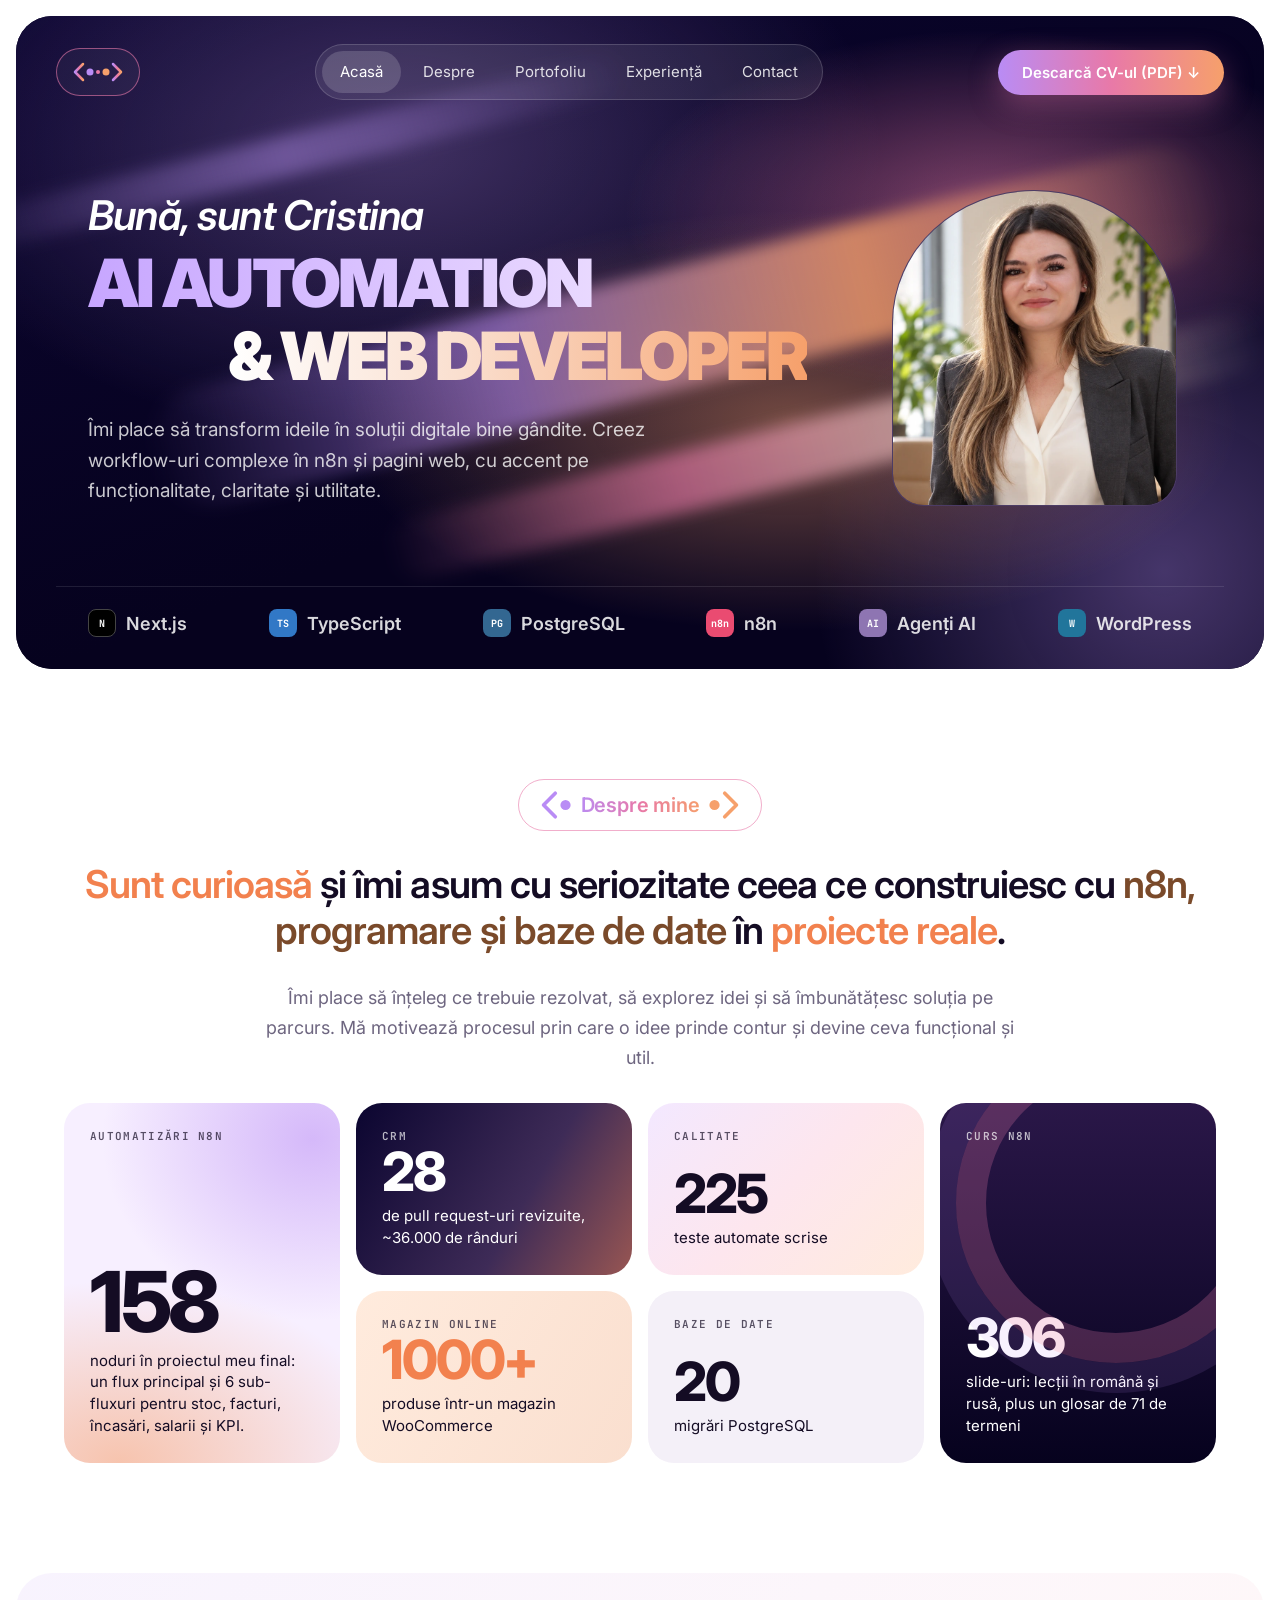
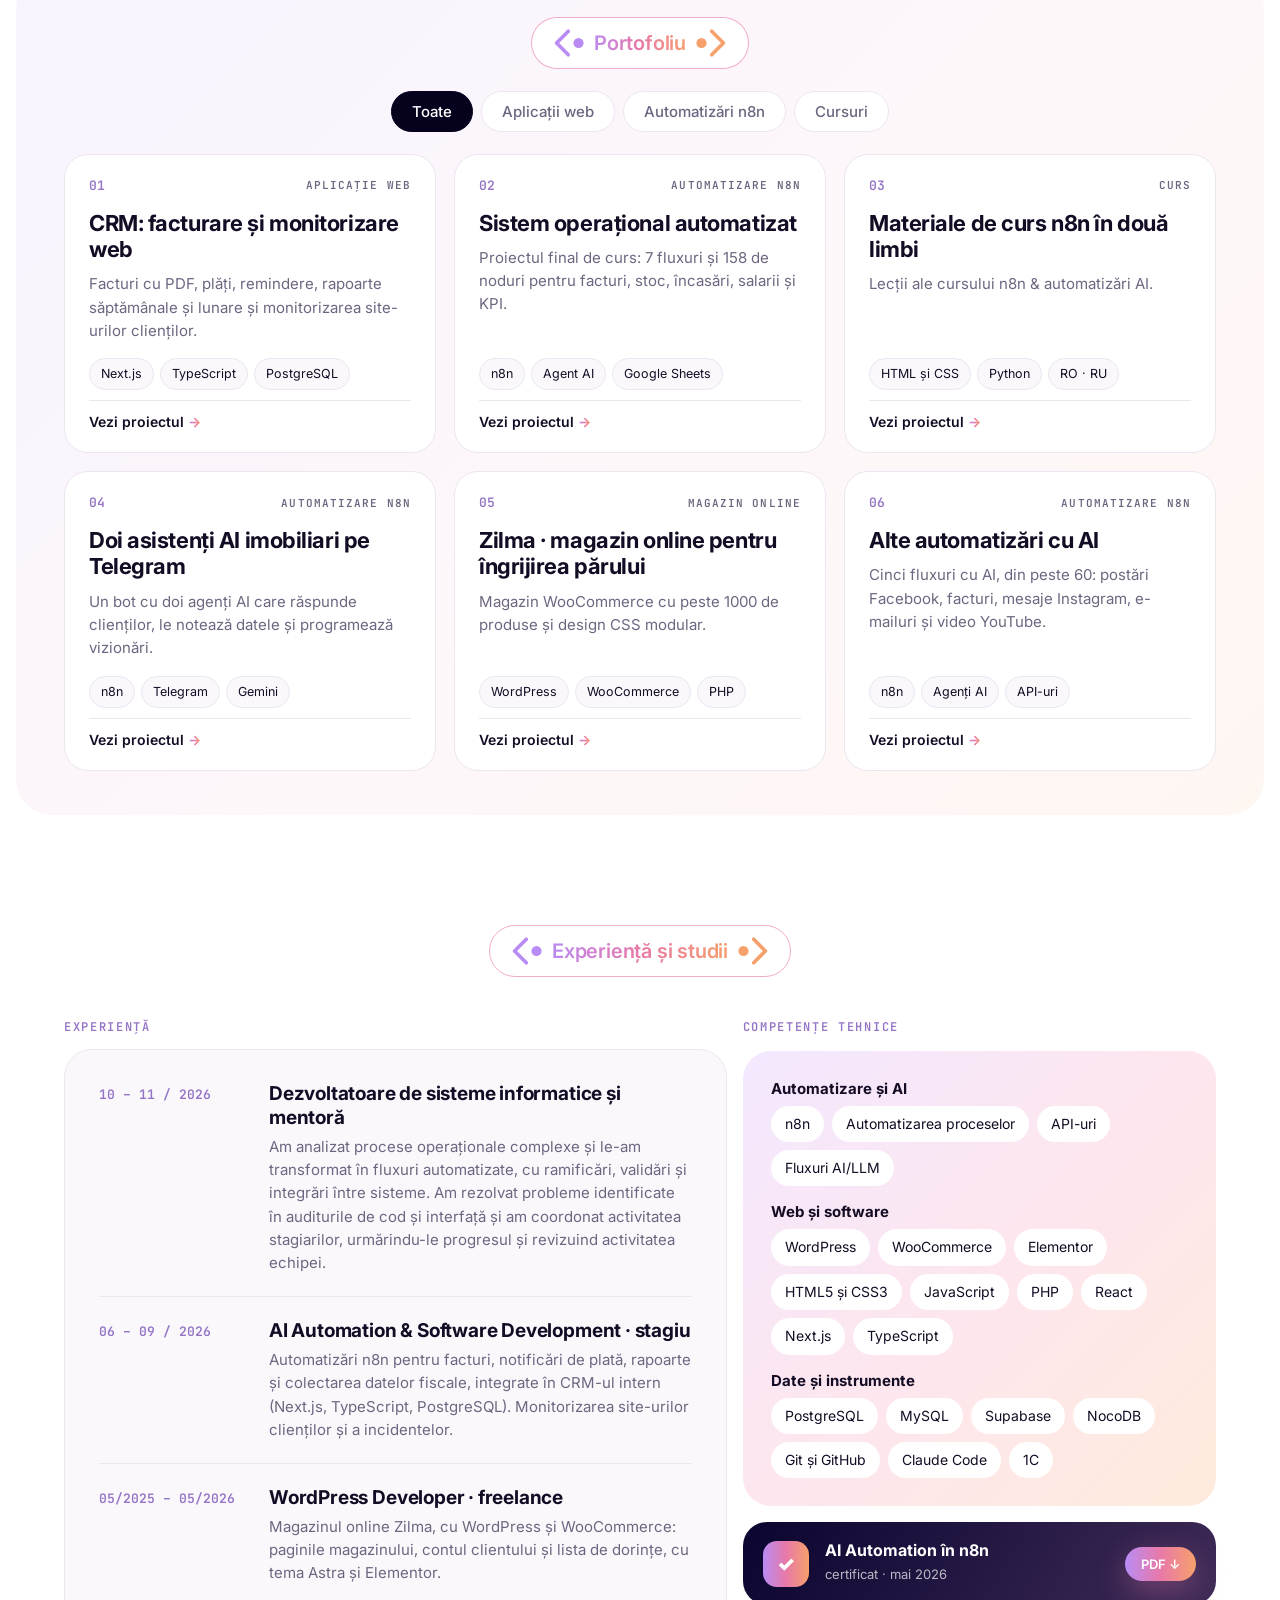
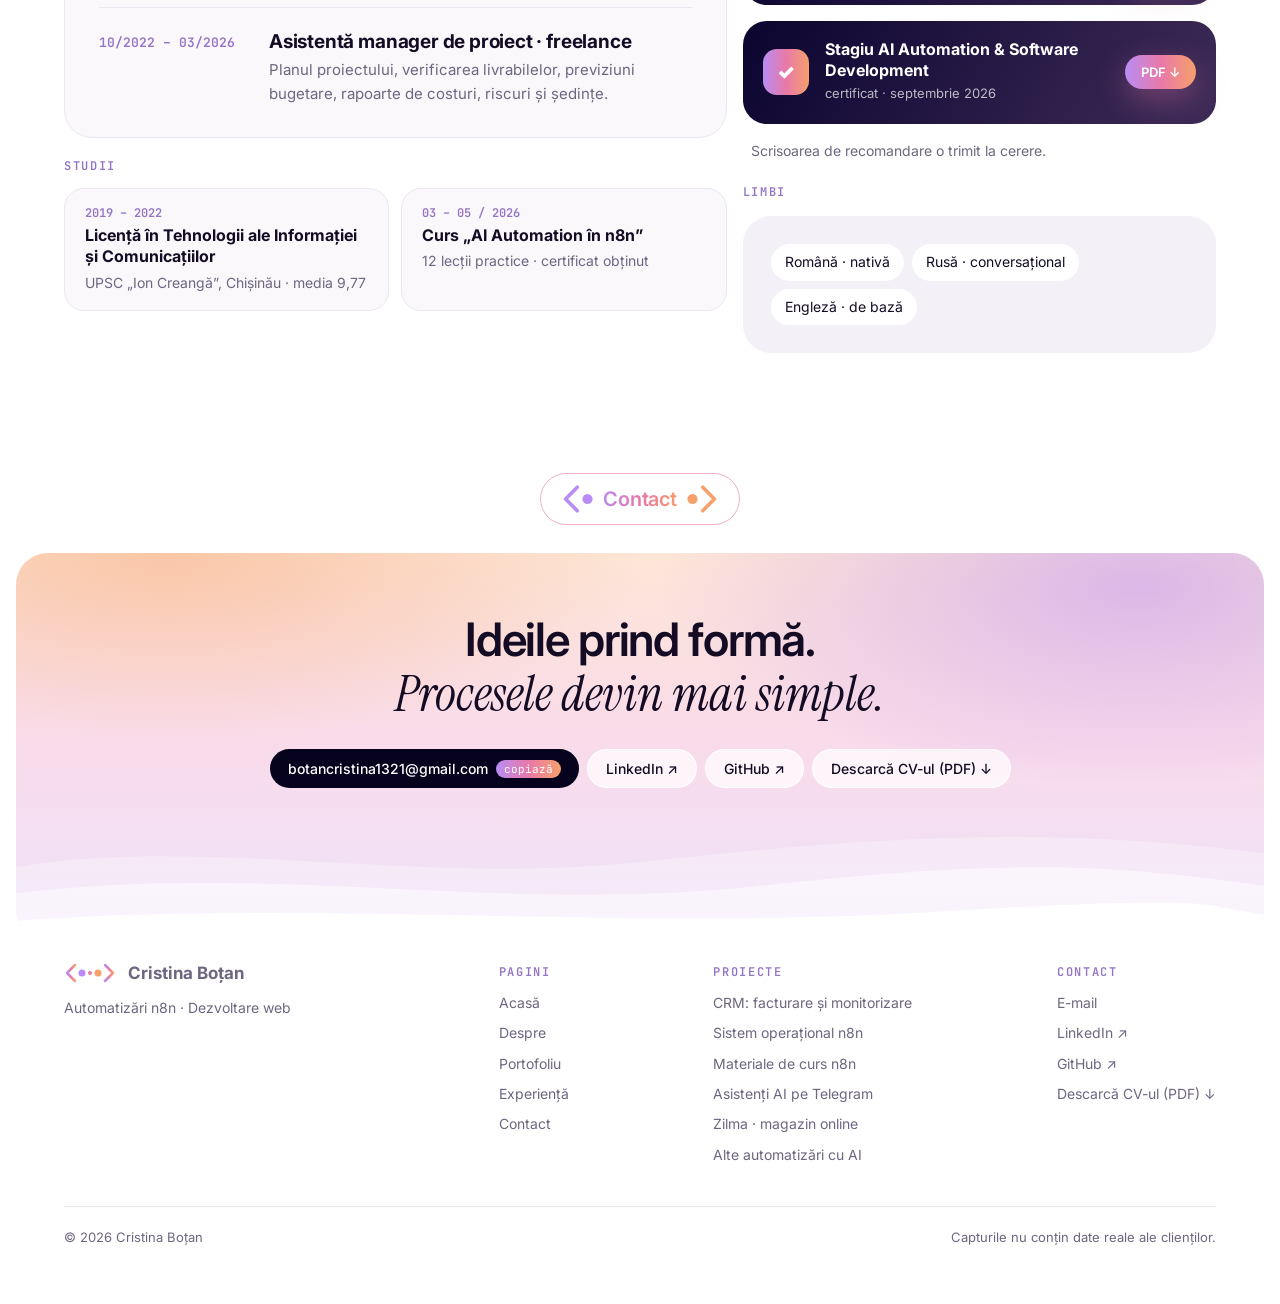
==== index.html @ 34a6b0fe "CRM: corecturi de text; eticheta CV unificată Co-Authored-By: Claude Opus 5.5 <noreply@anthropic.com" ====
<!doctype html>
<html lang="ro">
<head>
<meta charset="utf-8">
<meta name="viewport" content="width=device-width, initial-scale=1">
<title>Cristina Boțan · AI Automation &amp; Web Developer</title>
<meta name="description" content="Portofoliul Cristinei Boțan: automatizări AI în n8n, aplicații web, un curs de n8n în două limbi și un magazin online WooCommerce.">
<meta property="og:title" content="Cristina Boțan · AI Automation & Web Developer">
<meta property="og:description" content="Automatizări n8n, aplicații web și baze de date. Proiecte reale, cu capturi și explicații.">
<meta property="og:type" content="website">
<meta property="og:image" content="https://cristinabotan.github.io/img/poza.webp">
<link rel="icon" href="data:image/svg+xml,%3Csvg xmlns='http://www.w3.org/2000/svg' viewBox='0 0 64 64'%3E%3Cdefs%3E%3ClinearGradient id='g' x1='0' x2='1'%3E%3Cstop offset='0' stop-color='%23B98CF5'/%3E%3Cstop offset='1' stop-color='%23F6A06B'/%3E%3C/linearGradient%3E%3C/defs%3E%3Crect width='64' height='64' rx='16' fill='%2306021E'/%3E%3Ctext x='32' y='43' font-family='Georgia' font-style='italic' font-size='32' text-anchor='middle' fill='url(%23g)'%3EC%3C/text%3E%3C/svg%3E">
<link rel="preconnect" href="https://fonts.googleapis.com"><link rel="preconnect" href="https://fonts.gstatic.com" crossorigin>
<link rel="stylesheet" href="https://fonts.googleapis.com/css2?family=Inter:ital,wght@0,400;0,500;0,600;0,700;0,800;0,900;1,600&family=Instrument+Serif:ital@1&family=JetBrains+Mono:wght@400;600&display=swap">
<link rel="stylesheet" href="css/stil.css?v=35">
</head>
<body>
<div class="wrap">

  <!-- ===== HERO ===== -->
  <header class="hero" id="acasa">
    <div class="mesh" aria-hidden="true"></div><div class="streak s3" aria-hidden="true"></div><div class="streak s1" aria-hidden="true"></div><div class="streak s2" aria-hidden="true"></div>
    <nav class="nav" aria-label="Meniu">
      <a class="logo" href="#acasa" aria-label="Cristina Boțan, acasă"><svg viewBox="0 0 104 52" aria-hidden="true"><defs><linearGradient id="lg" x1="0" x2="1"><stop offset="0" stop-color="#B98CF5"/><stop offset=".5" stop-color="#E879A8"/><stop offset="1" stop-color="#F6A06B"/></linearGradient></defs><g fill="none" stroke="url(#lg)" stroke-width="5" stroke-linecap="round" stroke-linejoin="round"><path d="M22 10 L6 26 L22 42"/><path d="M82 10 L98 26 L82 42"/><path d="M38 26 H66"/></g><circle cx="36" cy="26" r="7" fill="#B98CF5"/><circle cx="68" cy="26" r="7" fill="#F6A06B"/><circle cx="52" cy="26" r="4" fill="#E879A8"/></svg></a>
      <ul class="menu hero-menu">
        <li><a href="#acasa" aria-current="page">Acasă</a></li>
        <li><a href="#despre">Despre</a></li>
        <li><a href="#portofoliu">Portofoliu</a></li>
        <li><a href="#experienta">Experiență</a></li>
        <li><a href="#contact">Contact</a></li>
      </ul>
      <a class="btn btn-grad" href="fisiere/Cristina_Botan_CV.pdf" download>Descarcă CV-ul (PDF) ↓</a>
    </nav>
    <div class="hero-main">
      <div>
        <p class="hello">Bună, sunt Cristina</p>
        <h1 class="big"><span class="l1">AI Automation</span><span class="l2"><span class="indent" aria-hidden="true"></span><b>&amp; Web Developer</b></span></h1>
        <p class="hero-sub">Îmi place să transform ideile în soluții digitale bine gândite. Creez workflow-uri complexe în n8n și pagini web, cu accent pe funcționalitate, claritate și utilitate.</p>
      </div>
      <div class="foto"><div class="portrait"><img src="img/poza.webp?v=4" alt="Cristina Boțan" width="790" height="860"></div></div>
    </div>
    <div class="stack" aria-label="Tehnologii">
      <span><i style="background:#000;border:1px solid #444">N</i>Next.js</span>
      <span><i style="background:#3178C6">TS</i>TypeScript</span>
      <span><i style="background:#336791">PG</i>PostgreSQL</span>
      <span><i style="background:#EA4B71">n8n</i>n8n</span>
      <span><i style="background:#8E75B2">AI</i>Agenți AI</span>
      <span><i style="background:#21759B">W</i>WordPress</span>
    </div>
  </header>

  <!-- ===== DESPRE ===== -->
  <section class="sec" id="despre" aria-labelledby="despre-t">
    <h2 class="tag-cod" id="despre-t"><svg viewBox="0 0 46 52" aria-hidden="true"><path d="M22 10 L6 26 L22 42" fill="none" stroke="#B98CF5" stroke-width="5" stroke-linecap="round" stroke-linejoin="round"/><circle cx="36" cy="26" r="7" fill="#B98CF5"/></svg><span>Despre mine</span><svg viewBox="14 0 46 52" aria-hidden="true"><circle cx="24" cy="26" r="7" fill="#F6A06B"/><path d="M38 10 L54 26 L38 42" fill="none" stroke="#F6A06B" stroke-width="5" stroke-linecap="round" stroke-linejoin="round"/></svg></h2>
    <p class="statement"><span class="o">Sunt curioasă</span> și îmi asum cu seriozitate ceea ce construiesc cu <span class="p">n8n, programare și baze de date</span> în <span class="o">proiecte reale</span>.</p>
    <p class="sub">Îmi place să înțeleg ce trebuie rezolvat, să explorez idei și să îmbunătățesc soluția pe parcurs. Mă motivează procesul prin care o idee prinde contur și devine ceva funcțional și util.</p>
    <div class="bento">
      <div class="bc b1"><span class="k">Automatizări n8n</span><div><div class="n">158</div><p>noduri în proiectul meu final: un flux principal și 6 sub-fluxuri pentru stoc, facturi, încasări, salarii și KPI.</p></div></div>
      <div class="bc b2"><span class="k">CRM</span><div><div class="n">28</div><p>de pull request-uri revizuite, ~36.000 de rânduri</p></div></div>
      <div class="bc b3"><span class="k">Calitate</span><div><div class="n">225</div><p>teste automate scrise</p></div></div>
      <div class="bc b4"><span class="k">Curs n8n</span><div><div class="n">306</div><p>slide-uri: lecții în română și rusă, plus un glosar de 71 de termeni</p></div></div>
      <div class="bc b5"><span class="k">Magazin online</span><div><div class="n">1000+</div><p>produse într-un magazin WooCommerce</p></div></div>
      <div class="bc b6"><span class="k">Baze de date</span><div><div class="n">20</div><p>migrări PostgreSQL</p></div></div>
    </div>
  </section>

  <!-- ===== PORTOFOLIU ===== -->
  <section class="sec port3" id="portofoliu" aria-labelledby="port-t">
    <h2 class="tag-cod" id="port-t"><svg viewBox="0 0 46 52" aria-hidden="true"><path d="M22 10 L6 26 L22 42" fill="none" stroke="#B98CF5" stroke-width="5" stroke-linecap="round" stroke-linejoin="round"/><circle cx="36" cy="26" r="7" fill="#B98CF5"/></svg><span>Portofoliu</span><svg viewBox="14 0 46 52" aria-hidden="true"><circle cx="24" cy="26" r="7" fill="#F6A06B"/><path d="M38 10 L54 26 L38 42" fill="none" stroke="#F6A06B" stroke-width="5" stroke-linecap="round" stroke-linejoin="round"/></svg></h2>
    <div class="filtre" role="group" aria-label="Filtrează proiectele">
      <button type="button" class="on" data-f="toate">Toate</button>
      <button type="button" data-f="web">Aplicații web</button>
      <button type="button" data-f="n8n">Automatizări n8n</button>
      <button type="button" data-f="curs">Cursuri</button>
    </div>
    <div class="grid3">
      <a class="pc3" href="proiect-crm.html" data-cat="web">
        <div class="pc3-top"><span class="nr">01</span><span class="cat">Aplicație web</span></div>
        <h3>CRM: facturare și monitorizare web</h3>
        <p>Facturi cu PDF, plăți, remindere, rapoarte săptămânale și lunare și monitorizarea site-urilor clienților.</p>
        <div class="pc3-tags"><span>Next.js</span><span>TypeScript</span><span>PostgreSQL</span></div>
        <span class="pc3-go">Vezi proiectul <b>→</b></span>
      </a>
      <a class="pc3" href="proiect-sistem-n8n.html" data-cat="n8n">
        <div class="pc3-top"><span class="nr">02</span><span class="cat">Automatizare n8n</span></div>
        <h3>Sistem operațional automatizat</h3>
        <p>Proiectul final de curs: 7 fluxuri și 158 de noduri pentru facturi, stoc, încasări, salarii și KPI.</p>
        <div class="pc3-tags"><span>n8n</span><span>Agent AI</span><span>Google Sheets</span></div>
        <span class="pc3-go">Vezi proiectul <b>→</b></span>
      </a>
      <a class="pc3" href="proiect-curs-n8n.html" data-cat="curs">
        <div class="pc3-top"><span class="nr">03</span><span class="cat">Curs</span></div>
        <h3>Materiale de curs n8n în două limbi</h3>
        <p>Lecții ale cursului n8n &amp; automatizări AI.</p>
        <div class="pc3-tags"><span>HTML și CSS</span><span>Python</span><span>RO · RU</span></div>
        <span class="pc3-go">Vezi proiectul <b>→</b></span>
      </a>
      <a class="pc3" href="proiect-agent-telegram.html" data-cat="n8n">
        <div class="pc3-top"><span class="nr">04</span><span class="cat">Automatizare n8n</span></div>
        <h3>Doi asistenți AI imobiliari pe Telegram</h3>
        <p>Un bot cu doi agenți AI care răspunde clienților, le notează datele și programează vizionări.</p>
        <div class="pc3-tags"><span>n8n</span><span>Telegram</span><span>Gemini</span></div>
        <span class="pc3-go">Vezi proiectul <b>→</b></span>
      </a>
      <a class="pc3" href="proiect-zilma.html" data-cat="web">
        <div class="pc3-top"><span class="nr">05</span><span class="cat">Magazin online</span></div>
        <h3>Zilma · magazin online pentru îngrijirea părului</h3>
        <p>Magazin WooCommerce cu peste 1000 de produse și design CSS modular.</p>
        <div class="pc3-tags"><span>WordPress</span><span>WooCommerce</span><span>PHP</span></div>
        <span class="pc3-go">Vezi proiectul <b>→</b></span>
      </a>
      <a class="pc3" href="proiect-alte-automatizari.html" data-cat="n8n">
        <div class="pc3-top"><span class="nr">06</span><span class="cat">Automatizare n8n</span></div>
        <h3>Alte automatizări cu AI</h3>
        <p>Cinci fluxuri cu AI, din peste 60: postări Facebook, facturi, mesaje Instagram, e-mailuri și video YouTube.</p>
        <div class="pc3-tags"><span>n8n</span><span>Agenți AI</span><span>API-uri</span></div>
        <span class="pc3-go">Vezi proiectul <b>→</b></span>
      </a>
    </div>
  </section>

  <!-- ===== EXPERIENȚĂ ===== -->
  <section class="sec" id="experienta" aria-labelledby="exp-t">
    <h2 class="tag-cod" id="exp-t"><svg viewBox="0 0 46 52" aria-hidden="true"><path d="M22 10 L6 26 L22 42" fill="none" stroke="#B98CF5" stroke-width="5" stroke-linecap="round" stroke-linejoin="round"/><circle cx="36" cy="26" r="7" fill="#B98CF5"/></svg><span>Experiență și studii</span><svg viewBox="14 0 46 52" aria-hidden="true"><circle cx="24" cy="26" r="7" fill="#F6A06B"/><path d="M38 10 L54 26 L38 42" fill="none" stroke="#F6A06B" stroke-width="5" stroke-linecap="round" stroke-linejoin="round"/></svg></h2>
    <div class="exp">
      <div class="exp-st">
        <h3 class="exp-sub">Experiență</h3>
        <ol class="tl">
          <li><span class="w">10 – 11 / 2026</span><div><h3>Dezvoltatoare de sisteme informatice și mentoră</h3><p>Am analizat procese operaționale complexe și le-am transformat în fluxuri automatizate, cu ramificări, validări și integrări între sisteme. Am rezolvat probleme identificate în auditurile de cod și interfață și am coordonat activitatea stagiarilor, urmărindu-le progresul și revizuind activitatea echipei.</p></div></li>
          <li><span class="w">06 – 09 / 2026</span><div><h3>AI Automation &amp; Software Development · stagiu</h3><p>Automatizări n8n pentru facturi, notificări de plată, rapoarte și colectarea datelor fiscale, integrate în CRM-ul intern (Next.js, TypeScript, PostgreSQL). Monitorizarea site-urilor clienților și a incidentelor.</p></div></li>
          <li><span class="w">05/2025 – 05/2026</span><div><h3>WordPress Developer · freelance</h3><p>Magazinul online Zilma, cu WordPress și WooCommerce: paginile magazinului, contul clientului și lista de dorințe, cu tema Astra și Elementor.</p></div></li>
          <li><span class="w">10/2022 – 03/2026</span><div><h3>Asistentă manager de proiect · freelance</h3><p>Planul proiectului, verificarea livrabilelor, previziuni bugetare, rapoarte de costuri, riscuri și ședințe.</p></div></li>
        </ol>
        <h3 class="exp-sub">Studii</h3>
        <div class="studii">
          <div><span class="w">2019 – 2022</span><b>Licență în Tehnologii ale Informației și Comunicațiilor</b><span class="loc">UPSC „Ion Creangă”, Chișinău · media 9,77</span></div>
          <div><span class="w">03 – 05 / 2026</span><b>Curs „AI Automation în n8n”</b><span class="loc">12 lecții practice · certificat obținut</span></div>
        </div>
      </div>
      <div class="side">
        <h3 class="exp-sub">Competențe tehnice</h3>
        <div class="box">
          <div class="grp"><p>Automatizare și AI</p><div class="chips"><span>n8n</span><span>Automatizarea proceselor</span><span>API-uri</span><span>Fluxuri AI/LLM</span></div></div>
          <div class="grp"><p>Web și software</p><div class="chips"><span>WordPress</span><span>WooCommerce</span><span>Elementor</span><span>HTML5 și CSS3</span><span>JavaScript</span><span>PHP</span><span>React</span><span>Next.js</span><span>TypeScript</span></div></div>
          <div class="grp"><p>Date și instrumente</p><div class="chips"><span>PostgreSQL</span><span>MySQL</span><span>Supabase</span><span>NocoDB</span><span>Git și GitHub</span><span>Claude Code</span><span>1C</span></div></div>
        </div>
        <div class="cert"><i>✓</i><div><b>AI Automation în n8n</b><span>certificat · mai 2026</span></div><a class="btn btn-grad" href="fisiere/certificat-ai-automation-n8n.pdf" target="_blank" rel="noopener">PDF ↓</a></div>
        <div class="cert"><i>✓</i><div><b>Stagiu AI Automation &amp; Software Development</b><span>certificat · septembrie 2026</span></div><a class="btn btn-grad" href="fisiere/certificat-stagiu-ai-automation.pdf" target="_blank" rel="noopener">PDF ↓</a></div>
        <p class="rec">Scrisoarea de recomandare o trimit la cerere.</p>
        <h3 class="exp-sub">Limbi</h3>
        <div class="box" style="background:#F4F0F8"><div class="chips"><span>Română · nativă</span><span>Rusă · conversațional</span><span>Engleză · de bază</span></div></div>
      </div>
    </div>
  </section>

  <!-- ===== CONTACT ===== -->
  <section class="contact" id="contact" aria-labelledby="contact-t">
    <h2 class="tag-cod" id="contact-t"><svg viewBox="0 0 46 52" aria-hidden="true"><path d="M22 10 L6 26 L22 42" fill="none" stroke="#B98CF5" stroke-width="5" stroke-linecap="round" stroke-linejoin="round"/><circle cx="36" cy="26" r="7" fill="#B98CF5"/></svg><span>Contact</span><svg viewBox="14 0 46 52" aria-hidden="true"><circle cx="24" cy="26" r="7" fill="#F6A06B"/><path d="M38 10 L54 26 L38 42" fill="none" stroke="#F6A06B" stroke-width="5" stroke-linecap="round" stroke-linejoin="round"/></svg></h2>
    <div class="cta">
      <p class="cta-t">Ideile prind formă.<br><span class="it">Procesele devin mai simple.</span></p>
      <div class="cta-act">
        <button class="cta-btn" type="button" id="copiaza" data-email="botancristina1321@gmail.com">botancristina1321@gmail.com <span>copiază</span></button>
        <a class="cta-lnk" href="https://www.linkedin.com/in/cristina-b-6a0a77439" target="_blank" rel="noopener">LinkedIn ↗</a>
        <a class="cta-lnk" href="https://github.com/cristinabotan" target="_blank" rel="noopener">GitHub ↗</a>
        <a class="cta-lnk" href="fisiere/Cristina_Botan_CV.pdf" download>Descarcă CV-ul (PDF) ↓</a>
      </div>
      <p class="stare" id="stare" aria-live="polite"></p>
      <svg class="dune" viewBox="0 0 1440 240" preserveAspectRatio="none" aria-hidden="true"><path d="M0 120 C 220 70 460 150 720 112 S 1180 52 1440 98 V240 H0 Z" fill="#fff" fill-opacity=".28"/><path d="M0 162 C 300 112 560 196 860 150 S 1270 118 1440 150 V240 H0 Z" fill="#fff" fill-opacity=".5"/><path d="M0 206 C 340 172 700 222 1060 192 S 1360 184 1440 196 V240 H0 Z" fill="#fff"/></svg>
    </div>
  </section>

  <footer class="foot">
    <div class="foot-id">
      <a class="foot-logo" href="#acasa" aria-label="Cristina Boțan, acasă"><svg viewBox="0 0 104 52" aria-hidden="true"><defs><linearGradient id="lgf" x1="0" x2="1"><stop offset="0" stop-color="#B98CF5"/><stop offset=".5" stop-color="#E879A8"/><stop offset="1" stop-color="#F6A06B"/></linearGradient></defs><g fill="none" stroke="url(#lgf)" stroke-width="5" stroke-linecap="round" stroke-linejoin="round"><path d="M22 10 L6 26 L22 42"/><path d="M82 10 L98 26 L82 42"/><path d="M38 26 H66"/></g><circle cx="36" cy="26" r="7" fill="#B98CF5"/><circle cx="68" cy="26" r="7" fill="#F6A06B"/><circle cx="52" cy="26" r="4" fill="#E879A8"/></svg><b>Cristina Boțan</b></a>
      <p>Automatizări n8n · Dezvoltare web</p>
    </div>
    <nav class="foot-col" aria-label="Subsol">
      <div><h3>Pagini</h3><ul><li><a href="#acasa">Acasă</a></li><li><a href="#despre">Despre</a></li><li><a href="#portofoliu">Portofoliu</a></li><li><a href="#experienta">Experiență</a></li><li><a href="#contact">Contact</a></li></ul></div>
      <div><h3>Proiecte</h3><ul><li><a href="proiect-crm.html">CRM: facturare și monitorizare</a></li><li><a href="proiect-sistem-n8n.html">Sistem operațional n8n</a></li><li><a href="proiect-curs-n8n.html">Materiale de curs n8n</a></li><li><a href="proiect-agent-telegram.html">Asistenți AI pe Telegram</a></li><li><a href="proiect-zilma.html">Zilma · magazin online</a></li><li><a href="proiect-alte-automatizari.html">Alte automatizări cu AI</a></li></ul></div>
      <div><h3>Contact</h3><ul><li><a href="mailto:botancristina1321@gmail.com">E-mail</a></li><li><a href="https://www.linkedin.com/in/cristina-b-6a0a77439" target="_blank" rel="noopener">LinkedIn ↗</a></li><li><a href="https://github.com/cristinabotan" target="_blank" rel="noopener">GitHub ↗</a></li><li><a href="fisiere/Cristina_Botan_CV.pdf" download>Descarcă CV-ul (PDF) ↓</a></li></ul></div>
    </nav>
    <div class="foot-bar"><span>© 2026 Cristina Boțan</span><span>Capturile nu conțin date reale ale clienților.</span></div>
  </footer>
</div>
<script src="js/script.js?v=17"></script>
</body>
</html>
---- css/stil.css ----
/* =========================================================
   Portofoliul Cristinei Boțan — designul site-ului
   Culorile se schimbă din :root (mai jos). Fonturi: Inter,
   Instrument Serif (accente italice), JetBrains Mono (etichete).
   ========================================================= */
:root {
  --night: #06021E; --plum: #3E2B57; --lilac: #9374C5; --peach: #FADFCF;
  --orange: #F2814E; --coral: #E8566E;
  --white: #FFFFFF; --paper: #FBF8FC; --ink: #140C24; --muted: #6E6680; --line: #ECE6F1;
  --g-main: linear-gradient(90deg, #B98CF5 0%, #E879A8 50%, #F6A06B 100%);
  --g-soft: linear-gradient(135deg, #F3E8FF 0%, #FDE6EE 50%, #FFEBDD 100%);
  --sans: "Inter", "Segoe UI", Arial, sans-serif;
  --serif: "Instrument Serif", Georgia, serif;
  --mono: "JetBrains Mono", Consolas, monospace;
  --r: 32px;
}
* { box-sizing: border-box; }
@media (prefers-reduced-motion: no-preference) { html { scroll-behavior: smooth; } }
body { margin: 0; background: var(--white); color: var(--ink); font: 16px/1.6 var(--sans); }
img { max-width: 100%; display: block; }
a { color: inherit; }
:focus-visible { outline: 2px solid var(--coral); outline-offset: 3px; border-radius: 8px; }
.wrap { max-width: 1440px; margin: 0 auto; padding: 16px; }
.gt { background: var(--g-main); -webkit-background-clip: text; background-clip: text; color: transparent; }
.it { font-family: var(--serif); font-style: italic; font-weight: 400; letter-spacing: 0; }
[hidden] { display: none !important; }

/* ---------- butoane, etichete ---------- */
.btn { display: inline-flex; align-items: center; gap: 10px; padding: 13px 24px; border-radius: 999px; font: 600 15px var(--sans); text-decoration: none; border: 0; cursor: pointer; white-space: nowrap; }
.btn-grad { background: var(--g-main); color: #fff; box-shadow: 0 10px 30px rgba(232, 121, 168, .35); }
.btn-dark { background: var(--night); color: #fff; }
.btn-line { background: transparent; color: var(--ink); border: 1.5px solid var(--line); }
.btn:hover { filter: brightness(1.08); }
.label { display: inline-block; padding: 9px 22px; border-radius: 999px; font: 500 17px var(--sans); border: 2px solid transparent; background: linear-gradient(#fff, #fff) padding-box, var(--g-main) border-box; }
.tag-cod { display: inline-flex; align-items: center; gap: 4px; margin: 0; align-self: flex-start; padding: 6px 20px; border-radius: 999px; border: 1.5px solid rgba(232, 121, 168, .6); font: 600 20px var(--sans); letter-spacing: -.01em; }
.tag-cod svg { width: 34px; height: 38px; flex: none; }
.tag-cod span { padding: 0 4px; background: var(--g-main); -webkit-background-clip: text; background-clip: text; color: transparent; }
.meta { font: 600 12px var(--mono); letter-spacing: .12em; text-transform: uppercase; opacity: .65; }

/* ---------- HERO ---------- */
.hero { position: relative; border-radius: 36px; overflow: hidden; background: var(--night); color: #fff; padding: 28px 40px 32px; isolation: isolate; }
.mesh { position: absolute; inset: 0; z-index: -2; background:
  radial-gradient(520px 260px at 78% 30%, rgba(232, 121, 168, .55), transparent 70%),
  radial-gradient(640px 300px at 62% 62%, rgba(246, 160, 107, .45), transparent 70%),
  radial-gradient(700px 420px at 30% 20%, rgba(111, 86, 147, .55), transparent 70%),
  radial-gradient(500px 500px at 92% 85%, rgba(147, 116, 197, .45), transparent 70%),
  linear-gradient(160deg, #0B0530 0%, #06021E 60%); }
.streak { position: absolute; z-index: -1; height: 120px; border-radius: 120px; filter: blur(8px); transform: rotate(-14deg); pointer-events: none; }
.s1 { width: 1100px; left: 120px; top: 250px; background: linear-gradient(90deg, transparent, rgba(185, 140, 245, .55), rgba(246, 160, 107, .75), transparent); }
.s2 { width: 900px; left: 360px; top: 400px; height: 60px; background: linear-gradient(90deg, transparent, rgba(232, 121, 168, .6), rgba(250, 223, 207, .6), transparent); }
.s3 { width: 700px; left: -80px; top: 120px; height: 40px; background: linear-gradient(90deg, transparent, rgba(147, 116, 197, .6), transparent); }
.nav { display: flex; align-items: center; justify-content: space-between; gap: 16px; }
.logo { display: inline-flex; align-items: center; justify-content: center; width: 84px; height: 48px; border-radius: 999px; border: 1.5px solid rgba(232, 121, 168, .6); background: rgba(255, 255, 255, .04); text-decoration: none; }
.logo svg { width: 52px; height: 26px; display: block; }
.menu { display: flex; gap: 4px; padding: 6px; border-radius: 999px; background: rgba(255, 255, 255, .08); border: 1px solid rgba(255, 255, 255, .16); list-style: none; margin: 0; }
.menu a { display: block; padding: 9px 18px; border-radius: 999px; font-size: 15px; color: rgba(255, 255, 255, .85); text-decoration: none; }
.menu a:hover, .menu a[aria-current] { background: rgba(255, 255, 255, .16); color: #fff; }
.menu.dark { background: var(--paper); border-color: var(--line); }
.menu.dark a { color: var(--muted); }
.menu.dark a:hover, .menu.dark a[aria-current] { background: #fff; color: var(--ink); }
.hero-main { display: grid; grid-template-columns: minmax(0, 780px) 300px; justify-content: center; gap: 80px; align-items: stretch; padding: 90px 32px 80px; }
.foto { position: relative; min-height: 0; }
.foto .portrait { position: absolute; top: 0; bottom: 0; left: 0; }
.hello { font: italic 600 clamp(26px, 3.2vw, 46px) var(--sans); letter-spacing: -.02em; margin: 0; }
.big { font: 900 clamp(38px, 5.2vw, 72px)/1 var(--sans); letter-spacing: -.04em; text-transform: uppercase; margin: 10px 0 0; }
.big .l1 { display: block; background: linear-gradient(90deg, #C7A6FF, #E9D9FF 70%, #fff); -webkit-background-clip: text; background-clip: text; color: transparent; }
.big .l2 { display: flex; align-items: center; gap: 20px; margin-top: 6px; flex-wrap: wrap; }
.big .l2 b { font-weight: 900; background: linear-gradient(90deg, #fff, #FADFCF 40%, #F6A06B); -webkit-background-clip: text; background-clip: text; color: transparent; }
.indent { width: 120px; flex: none; } /* păstrează locul textului „& Web Developer” */
.hero-sub { margin: 26px 0 0; font-size: 19px; line-height: 1.6; color: rgba(255, 255, 255, .78); max-width: 560px; }
.portrait { height: 100%; width: auto; aspect-ratio: 9 / 10; border-radius: 50% 50% 32px 32px / 42% 42% 32px 32px; overflow: hidden; border: 1px solid rgba(255, 255, 255, .16); background: #2A1748; }
.portrait img { width: 100%; height: 100%; object-fit: cover; object-position: 50% 0; }
.stack { display: flex; justify-content: space-between; flex-wrap: wrap; gap: 14px 24px; padding: 22px 32px 0; border-top: 1px solid rgba(255, 255, 255, .1); }
.stack span { display: flex; align-items: center; gap: 10px; font: 600 18px var(--sans); color: rgba(255, 255, 255, .85); }
.stack i { width: 28px; height: 28px; border-radius: 8px; display: flex; align-items: center; justify-content: center; font: 700 10px var(--mono); font-style: normal; color: #fff; }

/* ---------- secțiuni ---------- */
.sec { padding: 110px 48px 20px; display: flex; flex-direction: column; gap: 36px; scroll-margin-top: 10px; }
.sec > .label { align-self: flex-start; }
.statement { font: 600 clamp(26px, 3.2vw, 46px)/1.2 var(--sans); letter-spacing: -.025em; max-width: 1120px; margin: 0; }
.statement .o { color: var(--orange); } .statement .p { color: #7A4A2A; } .statement .g { color: #B8AFC5; }
.sub { font-size: 18px; line-height: 1.65; color: var(--muted); max-width: 660px; margin: 0; }

.bento { display: grid; grid-template-columns: repeat(4, minmax(0, 1fr)); grid-auto-rows: 200px; gap: 16px; }
.bc { border-radius: 26px; padding: 26px; position: relative; overflow: hidden; display: flex; flex-direction: column; justify-content: space-between; }
.bc .n { font: 800 60px/1 var(--sans); letter-spacing: -.04em; }
.bc p { font-size: 15px; line-height: 1.45; max-width: 270px; margin: 6px 0 0; }
.bc .k { font: 600 11px var(--mono); letter-spacing: .12em; text-transform: uppercase; opacity: .7; }
.b1 { grid-row: span 2; background: radial-gradient(400px 260px at 20% 100%, rgba(246, 160, 107, .55), transparent 70%), radial-gradient(300px 260px at 90% 10%, rgba(185, 140, 245, .55), transparent 70%), #F7EFFF; }
.b1 .n { font-size: 96px; }
.b2 { background: linear-gradient(120deg, #0B0530, #3E2B57 60%, #F2814E 140%); color: #fff; }
.b3 { background: var(--g-soft); }
.b4 { grid-row: span 2; background: linear-gradient(180deg, #2A1748, #06021E); color: #fff; }
.b4::before { content: ""; position: absolute; right: -60px; top: -60px; width: 260px; height: 260px; border-radius: 50%; border: 30px solid rgba(232, 121, 168, .25); box-shadow: 0 0 0 30px rgba(185, 140, 245, .12); }
.b5 { background: linear-gradient(120deg, #FFEBDD, #FADFCF); }
.b5 .n { color: var(--orange); }
.b6 { background: #F4F0F8; }

/* Despre mine: totul pe centru; la clic pe „Despre” secțiunea încape pe ecran */
#despre { align-items: center; text-align: center; padding-top: 110px; gap: 30px; scroll-margin-top: -70px; }
#despre .tag-cod, #experienta .tag-cod, #contact .tag-cod { align-self: center; }
#despre .statement { font-size: clamp(26px, 3vw, 44px); max-width: 1120px; }
#despre .sub { max-width: 760px; }
#despre .bento { width: 100%; max-width: 1200px; grid-auto-rows: 172px; text-align: left; }
#despre .bc .n { font-size: 54px; }
#despre .b1 .n { font-size: 84px; }

/* ---------- banda PORTOFOLIU ---------- */
.band { margin-top: 90px; border-radius: 36px; overflow: hidden; background: linear-gradient(180deg, #C2531F 0%, #5A2414 22%, #06021E 40%, #06021E 100%); padding: 0 48px 56px; scroll-margin-top: 10px; }
.word { font: 900 clamp(64px, 12vw, 172px)/.82 var(--sans); letter-spacing: -.05em; text-transform: uppercase; color: #fff; text-align: center; padding-top: 34px; margin: 0; white-space: nowrap; }
.cards { position: relative; margin-top: -22px; display: flex; flex-direction: column; gap: 18px; }
.pc { border-radius: var(--r); padding: 44px; display: grid; grid-template-columns: minmax(0, 5fr) minmax(0, 6fr); gap: 40px; min-height: 420px; overflow: hidden; }
.pc h3 { font: 700 clamp(34px, 3.8vw, 54px)/1.04 var(--sans); letter-spacing: -.035em; margin: 18px 0 0; }
.pc h3 .it { font-size: 1.1em; }
.pc .desc { font-size: 16px; line-height: 1.6; margin: 18px 0 0; max-width: 470px; }
.tags { display: flex; flex-wrap: wrap; gap: 8px; margin-top: 22px; }
.tags span { padding: 7px 15px; border-radius: 999px; background: rgba(255, 255, 255, .7); font-size: 13.5px; border: 1px solid rgba(255, 255, 255, .9); }
.pc-left { display: flex; flex-direction: column; }
.pc-left .btn { margin-top: auto; align-self: flex-start; }
.pc-left .tags + .btn { margin-top: 28px; }
.c-crm { background: radial-gradient(500px 300px at 0% 100%, rgba(185, 140, 245, .55), transparent 70%), radial-gradient(400px 300px at 100% 0%, rgba(147, 197, 253, .6), transparent 70%), #EEF3FF; }
.c-n8n { background: radial-gradient(600px 360px at 0% 0%, rgba(246, 160, 107, .6), transparent 70%), radial-gradient(500px 300px at 100% 100%, rgba(232, 121, 168, .45), transparent 70%), #FFF1EA; }
.c-curs { background: radial-gradient(500px 320px at 100% 100%, rgba(232, 121, 168, .5), transparent 70%), radial-gradient(500px 300px at 0% 0%, rgba(250, 223, 207, .9), transparent 70%), #FFF5F7; }
.c-tg { background: radial-gradient(500px 300px at 100% 0%, rgba(74, 222, 128, .35), transparent 70%), radial-gradient(500px 300px at 0% 100%, rgba(147, 116, 197, .45), transparent 70%), #F1F7F2; }
.c-zilma { background: radial-gradient(500px 300px at 0% 100%, rgba(232, 121, 168, .4), transparent 70%), radial-gradient(400px 300px at 100% 0%, rgba(250, 223, 207, .9), transparent 70%), #FFF5F8; }

.vis { border-radius: 22px; overflow: hidden; position: relative; min-height: 360px; }
.vis-crm { background: linear-gradient(135deg, #C9D8FF, #E7D6FF); }
.vis-n8n { background: linear-gradient(135deg, #C69CF6 0%, #E99BC0 45%, #F8C08E 100%); }
.vis-curs { background: linear-gradient(135deg, #FFD9C7, #F3C6E0); }
.vis-tg { background: linear-gradient(135deg, #BDE9CB, #D9CCF5); }
.vis-zilma { background: linear-gradient(135deg, #F9C9DD, #FADFCF); }
.win { position: absolute; left: 28px; top: 28px; right: -2px; bottom: -2px; background: #0B0B0D; border-radius: 16px 0 0 0; overflow: hidden; box-shadow: 0 30px 60px rgba(20, 12, 36, .35); }
.win.light { background: #fff; }
.win-bar { display: flex; align-items: center; gap: 7px; padding: 11px 14px; background: #141418; border-bottom: 1px solid #26262C; }
.win.light .win-bar, .mini .win-bar { background: #F4F1F5; border-color: #ECE6F1; }
.win-bar i { width: 10px; height: 10px; border-radius: 50%; background: #3A3A40; display: block; }
.win-bar span { margin-left: 8px; font: 12px var(--mono); color: #8A8296; white-space: nowrap; overflow: hidden; text-overflow: ellipsis; }
.win img { width: 100%; height: auto; }
.mini { position: absolute; left: 0; bottom: 22px; width: 46%; border-radius: 14px; overflow: hidden; background: #fff; box-shadow: 0 20px 40px rgba(20, 12, 36, .3); border: 1px solid #ECE6F1; }

/* machetă de slide-uri */
.slides { position: absolute; inset: 28px; display: grid; grid-template-columns: 1fr 1fr; grid-template-rows: 1fr 1fr; gap: 14px; }
.sl { background: #fff; border-radius: 16px; padding: 20px; display: flex; flex-direction: column; justify-content: space-between; box-shadow: 0 14px 30px rgba(20, 12, 36, .12); }
.sl .tg { font: 600 10px var(--mono); letter-spacing: .12em; text-transform: uppercase; color: var(--coral); }
.sl b { font-size: 21px; line-height: 1.15; letter-spacing: -.02em; }
.sl .bar { height: 8px; border-radius: 8px; background: #EFE9F5; margin-top: 6px; }
.sl .bar.s { width: 60%; }
.sl.dk { background: #140C24; color: #fff; }
.sl.dk .bar { background: #2E2244; }
.lang { position: absolute; right: 14px; top: 14px; display: flex; gap: 6px; z-index: 1; }
.lang span { padding: 5px 11px; border-radius: 999px; background: #fff; font: 700 12px var(--mono); }
.lang span.on { background: var(--night); color: #fff; }

/* pânză n8n desenată */
.canvas { position: absolute; inset: 28px; border-radius: 18px; background-color: #1C1830; background-image: radial-gradient(#3A3352 1.2px, transparent 1.2px); background-size: 22px 22px; overflow: hidden; box-shadow: 0 24px 50px rgba(20, 12, 36, .35); }
.ctop { display: flex; justify-content: space-between; gap: 10px; padding: 12px 16px; border-bottom: 1px solid #2E2944; background: #16132A; font: 12px var(--mono); color: #9C95B5; }
.ctop b { color: #4ADE80; font-weight: 500; }
.flow { position: absolute; inset: 44px 0 0; display: flex; align-items: center; justify-content: center; gap: 0; padding: 0 16px; }
.nd { width: 84px; height: 84px; border-radius: 14px; background: #2B2642; border: 2px solid #4B4468; display: flex; align-items: center; justify-content: center; flex-direction: column; font: 700 11px/1.25 var(--mono); color: #E3DEF2; text-align: center; flex: none; }
.nd.tr { border-radius: 42px 14px 14px 42px; }
.nd.sw { border-color: #F6A06B; color: #F6A06B; }
.nd.ai { border-color: #C69CF6; color: #C69CF6; width: 108px; }
.ed { width: 34px; height: 2px; background: #5D5580; flex: none; }
.split { display: flex; flex-direction: column; gap: 40px; position: relative; padding-left: 34px; }
.split::before { content: ""; position: absolute; left: 0; top: 42px; bottom: 42px; width: 2px; background: #5D5580; }
.split > div { display: flex; align-items: center; gap: 12px; position: relative; }
.split > div::before { content: ""; position: absolute; left: -34px; top: 50%; width: 34px; height: 2px; background: #5D5580; }
.tools { font: 500 12px/1.5 var(--sans); color: #BDB6D2; }

/* alte automatizări */
.more { display: grid; grid-template-columns: repeat(4, minmax(0, 1fr)); gap: 16px; margin-top: 18px; }
.mc { border-radius: 24px; padding: 24px; background: rgba(255, 255, 255, .06); border: 1px solid rgba(255, 255, 255, .12); color: #fff; display: flex; flex-direction: column; gap: 10px; min-height: 250px; text-decoration: none; }
.mc:hover { border-color: rgba(246, 160, 107, .6); }
.mc .k { font: 600 11px var(--mono); letter-spacing: .12em; text-transform: uppercase; color: #F6A06B; }
.mc b { font: 700 24px/1.1 var(--sans); letter-spacing: -.02em; }
.mc b .it { font-size: 27px; }
.mc p { font-size: 14px; line-height: 1.5; color: rgba(255, 255, 255, .65); margin: 0; }
.mc .nodes { margin-top: auto; display: flex; gap: 6px; flex-wrap: wrap; }
.mc .nodes span { font: 11px var(--mono); padding: 5px 9px; border-radius: 8px; background: rgba(255, 255, 255, .08); color: rgba(255, 255, 255, .75); }

/* ---------- experiență ---------- */
.exp { display: grid; grid-template-columns: minmax(0, 7fr) minmax(0, 5fr); gap: 16px; align-items: start; }
.tl { border: 1px solid var(--line); border-radius: 28px; padding: 10px 34px; background: var(--paper); list-style: none; margin: 0; }
.tl li { display: grid; grid-template-columns: 150px minmax(0, 1fr); gap: 20px; padding: 22px 0; border-bottom: 1px solid var(--line); }
.tl li:last-child { border-bottom: 0; }
.tl .w { font: 600 13px var(--mono); color: var(--lilac); padding-top: 4px; }
.tl h3 { font: 700 19px/1.3 var(--sans); letter-spacing: -.01em; margin: 0; }
.tl p { color: var(--muted); font-size: 15px; line-height: 1.55; margin: 4px 0 0; }
.exp-st { display: flex; flex-direction: column; gap: 14px; }
.exp-sub { margin: 6px 0 0; font: 600 12px var(--mono); letter-spacing: .14em; text-transform: uppercase; color: var(--lilac); }
.studii { display: grid; grid-template-columns: repeat(2, minmax(0, 1fr)); gap: 12px; }
.studii > div { border: 1px solid var(--line); border-radius: 20px; padding: 16px 20px; background: var(--paper); display: flex; flex-direction: column; gap: 4px; }
.studii .w { font: 600 12px var(--mono); color: var(--lilac); }
.studii b { font: 700 16px/1.35 var(--sans); }
.studii .loc { font-size: 14px; color: var(--muted); }
.side { display: flex; flex-direction: column; gap: 16px; }
.box { border-radius: 28px; padding: 28px; background: var(--g-soft); }
.box h4 { font: 600 11px var(--mono); letter-spacing: .12em; text-transform: uppercase; color: var(--muted); margin: 0 0 14px; }
.chips { display: flex; flex-wrap: wrap; gap: 8px; }
.chips span { padding: 7px 14px; border-radius: 999px; background: #fff; font-size: 14px; }
.grp { margin-bottom: 16px; } .grp:last-child { margin-bottom: 0; }
.grp p { font: 700 15px var(--sans); margin: 0 0 8px; }
.cert { border-radius: 24px; padding: 18px 20px; background: linear-gradient(120deg, #0B0530, #3E2B57); color: #fff; display: flex; gap: 16px; align-items: center; }
.cert i { width: 46px; height: 46px; border-radius: 14px; background: var(--g-main); display: flex; align-items: center; justify-content: center; font: 900 20px var(--sans); font-style: normal; flex: none; }
.cert b { display: block; font: 700 16px/1.3 var(--sans); }
.cert span { font-size: 13px; color: rgba(255, 255, 255, .7); }
.cert .btn { margin-left: auto; padding: 9px 16px; font-size: 13px; }
.rec { font-size: 14px; color: var(--muted); margin: 0; padding: 0 8px; }

/* ---------- contact, subsol ---------- */
.contact { padding: 100px 0 0; scroll-margin-top: 10px; display: flex; flex-direction: column; align-items: center; gap: 28px; }
.cta { position: relative; overflow: hidden; width: 100%; box-sizing: border-box; border-radius: 32px; padding: 60px 48px 120px; display: flex; flex-direction: column; align-items: center; text-align: center; gap: 22px;
  background: radial-gradient(55% 70% at 12% 0%, rgba(246, 160, 107, .45), transparent 70%), radial-gradient(55% 75% at 90% 8%, rgba(185, 140, 245, .5), transparent 70%), linear-gradient(180deg, #FDE6D7 0%, #F9DBEA 48%, #EEE3FB 100%); }
.cta > * { position: relative; z-index: 1; }
.cta-t { margin: 0; max-width: 980px; font: 600 clamp(30px, 3.6vw, 50px)/1.15 var(--sans); letter-spacing: -.025em; color: var(--ink); }
.cta-t .it { font-weight: 400; font-size: 1.08em; }
.cta-sub { margin: -6px 0 0; max-width: 560px; font-size: 17px; color: #4E4560; }
.cta-act { display: flex; flex-wrap: nowrap; justify-content: center; gap: 8px; margin-top: 4px; }
.cta-btn, .cta-lnk { display: inline-flex; align-items: center; gap: 8px; padding: 10px 18px; border-radius: 999px; font: 500 14px var(--sans); white-space: nowrap; text-decoration: none; cursor: pointer; }
.cta-btn { background: var(--night); color: #fff; border: 0; }
.cta-btn span { font: 11px var(--mono); padding: 2px 8px; border-radius: 999px; background: var(--g-main); color: #fff; }
.cta-lnk { background: rgba(255, 255, 255, .7); color: var(--ink); border: 1px solid rgba(255, 255, 255, .9); }
.cta-btn:hover { filter: brightness(1.25); }
.cta-lnk:hover { background: #fff; }
.stare { min-height: 1.4em; font-size: 14px; color: #4E4560; margin: -8px 0 0; }
.cta .dune { position: absolute; left: 0; right: 0; bottom: 0; width: 100%; height: 150px; z-index: 0; }
.foot { display: grid; grid-template-columns: minmax(0, 1.1fr) minmax(0, 2fr); gap: 40px; padding: 18px 48px 40px; font-size: 14px; color: var(--muted); }
.foot-id { display: flex; flex-direction: column; gap: 10px; max-width: 430px; }
.foot-logo { display: inline-flex; align-items: center; gap: 12px; text-decoration: none; color: var(--ink); font-size: 17px; }
.foot-logo svg { width: 52px; height: 26px; }
.foot-id p { margin: 0; }
.foot-bar { grid-column: 1 / -1; display: flex; justify-content: space-between; flex-wrap: wrap; gap: 6px 24px; padding-top: 20px; border-top: 1px solid var(--line); font-size: 13px; }
.foot-col { display: flex; justify-content: space-between; gap: 32px; }
.foot h3 { margin: 4px 0 12px; font: 600 12px var(--mono); letter-spacing: .14em; text-transform: uppercase; color: var(--lilac); }
.foot ul { list-style: none; margin: 0; padding: 0; display: flex; flex-direction: column; gap: 8px; }
.foot a { text-decoration: none; color: var(--muted); }
.foot a:hover { color: var(--ink); }
.foot-logo:hover { color: var(--ink); }
.pnav + .foot { margin-top: 48px; padding-top: 36px; border-top: 1px solid var(--line); }

/* ---------- pagina de proiecte ---------- */
.top { display: flex; align-items: center; justify-content: space-between; gap: 16px; padding: 10px 16px; }
.top .logo { border-color: var(--line); }
.p-head { padding: 60px 48px 10px; display: flex; flex-direction: column; gap: 22px; }
.p-head h1 { font: 800 clamp(40px, 6vw, 84px)/1 var(--sans); letter-spacing: -.045em; margin: 0; }
.jump { display: flex; flex-wrap: wrap; gap: 8px; }
.jump a { padding: 8px 16px; border-radius: 999px; border: 1px solid var(--line); text-decoration: none; font-size: 14px; background: var(--paper); }
.jump a:hover { border-color: var(--lilac); }
.proj { margin: 16px 0 0; border-radius: 36px; padding: 56px 48px; display: flex; flex-direction: column; gap: 36px; scroll-margin-top: 10px; }
.proj > header { display: flex; flex-direction: column; gap: 14px; max-width: 1100px; }
.proj > header h2 { font: 700 clamp(34px, 4.2vw, 58px)/1.04 var(--sans); letter-spacing: -.035em; margin: 0; }
.proj > header p { font-size: 18px; line-height: 1.65; margin: 0; color: #4A4258; }
.rol { border-radius: 20px; padding: 20px 24px; background: rgba(255, 255, 255, .7); max-width: 820px; }
.rol b { font: 600 11px var(--mono); letter-spacing: .12em; text-transform: uppercase; color: var(--coral); }
.rol ul { margin: 8px 0 0; padding-left: 20px; color: #4A4258; }
.rol li { margin: 4px 0; }
.bloc { display: flex; flex-direction: column; gap: 16px; }
.bloc h3 { font: 700 24px/1.2 var(--sans); letter-spacing: -.02em; margin: 0; }
.pr { display: grid; grid-template-columns: auto minmax(0, 1fr); gap: 6px 16px; margin: 0; max-width: 780px; }
.pr dt { font: 600 11px var(--mono); letter-spacing: .1em; text-transform: uppercase; color: var(--muted); padding-top: 4px; }
.pr dt.rez { color: var(--coral); }
.pr dd { margin: 0; }
.doua { display: grid; grid-template-columns: repeat(2, minmax(0, 1fr)); gap: 16px; align-items: start; }
.ecran { margin: 0; border-radius: 16px; overflow: hidden; background: #0B0B0D; box-shadow: 0 30px 60px -30px rgba(20, 12, 36, .5); border: 1px solid rgba(20, 12, 36, .12); }
.ecran.light { background: #fff; }
.ecran img { width: 100%; height: auto; }
.ecran.ingust { max-width: 560px; }
.ecran figcaption { padding: 10px 14px; font-size: 13px; color: var(--muted); background: #fff; }
.fapte { display: grid; grid-template-columns: repeat(3, minmax(0, 1fr)); gap: 14px; }
.fapt { border-radius: 20px; padding: 22px; background: rgba(255, 255, 255, .75); }
.fapt b { display: block; font: 800 44px/1 var(--sans); letter-spacing: -.04em; }
.fapt p { margin: 8px 0 0; font-size: 14px; color: var(--muted); }
.subs { display: grid; grid-template-columns: repeat(3, minmax(0, 1fr)); gap: 12px; }
.subs div { border-radius: 18px; padding: 18px 20px; background: rgba(255, 255, 255, .75); }
.subs b { display: block; font: 700 17px var(--sans); }
.subs span { font: 12px var(--mono); color: var(--coral); }
.subs p { margin: 6px 0 0; font-size: 14px; color: #4A4258; line-height: 1.5; }
.cod { border-radius: 16px; overflow-x: auto; background: #0B0B0D; color: #E6E6EA; }
.cod pre { margin: 0; padding: 22px 24px; font: 14px/1.7 var(--mono); }
.cod .c { color: #6E6E78; } .cod .k { color: #C69CF6; } .cod .s { color: #F6A06B; }
.vis-static { position: relative; height: 420px; border-radius: 22px; overflow: hidden; }
.p-dark { background: linear-gradient(160deg, #1A0B33, #06021E); color: #fff; }
.p-dark > header p, .p-dark .pr dd { color: rgba(255, 255, 255, .8); }
.p-dark .pr dt { color: rgba(255, 255, 255, .55); }
.p-dark .more { margin-top: 0; }



/* ---------- Portofoliu: file de filtrare și 6 cartonașe identice ---------- */
.port3 { align-items: center; text-align: center; }
.port3 .tag-cod { align-self: center; background: #fff; }
.port3 { background: linear-gradient(135deg, rgba(185, 140, 245, .10), rgba(232, 121, 168, .06) 55%, rgba(246, 160, 107, .09)); border-radius: 36px; margin-top: 90px; padding: 44px 48px 44px; gap: 22px; scroll-margin-top: 10px; }
.filtre { display: flex; flex-wrap: wrap; justify-content: center; gap: 8px; }
.filtre button { font: 500 15px var(--sans); padding: 10px 20px; border-radius: 999px; border: 1px solid var(--line); background: #fff; color: var(--muted); cursor: pointer; }
.filtre button:hover { color: var(--ink); border-color: var(--lilac); }
.filtre button.on { background: var(--night); color: #fff; border-color: var(--night); }
.grid3 { width: 100%; max-width: 1200px; display: grid; grid-template-columns: repeat(3, minmax(0, 1fr)); gap: 18px; text-align: left; }
.pc3 { display: flex; flex-direction: column; gap: 10px; padding: 22px 24px; border-radius: 24px; background: #fff; border: 1px solid var(--line); text-decoration: none; color: var(--ink); transition: transform .2s, box-shadow .2s, border-color .2s; }
.pc3:hover { transform: translateY(-4px); box-shadow: 0 24px 50px -24px rgba(111, 86, 147, .45); border-color: transparent; background: linear-gradient(#fff, #fff) padding-box, var(--g-main) border-box; }
.pc3-top { display: flex; justify-content: space-between; align-items: center; }
.nr { font: 600 13px var(--mono); color: var(--lilac); }
.cat { font: 600 11px var(--mono); letter-spacing: .1em; text-transform: uppercase; color: var(--muted); }
.pc3 h3 { margin: 6px 0 0; font: 700 22px/1.2 var(--sans); letter-spacing: -.02em; }
.pc3 p { margin: 0; font-size: 15px; line-height: 1.55; color: var(--muted); }
.pc3-tags { display: flex; flex-wrap: wrap; gap: 6px; margin-top: auto; padding-top: 6px; }
.pc3-tags span { font-size: 12.5px; padding: 5px 11px; border-radius: 999px; background: var(--paper); border: 1px solid var(--line); }
.pc3-go { font: 600 14px var(--sans); color: var(--ink); border-top: 1px solid var(--line); padding-top: 12px; }
.pc3-go b { display: inline-block; transition: transform .2s; background: var(--g-main); -webkit-background-clip: text; background-clip: text; color: transparent; }
.pc3:hover .pc3-go b { transform: translateX(4px); }
@media (max-width: 1100px) {
  .foot { grid-template-columns: minmax(0, 1fr); } .grid3 { grid-template-columns: repeat(2, minmax(0, 1fr)); } }
@media (max-width: 760px) { .grid3 { grid-template-columns: minmax(0, 1fr); } .port3 { padding: 50px 14px; border-radius: 26px; margin-top: 60px; } }

/* ---------- paginile de proiect ---------- */
.ecran.lat .scroll-x { overflow-x: auto; overscroll-behavior-x: contain; background: #181818; }
.ecran.lat .scroll-x img { width: auto; height: auto; max-width: none; }
.lat-ajutor { display: block; font-size: 13px; }
.lat-ajutor a { color: var(--lilac); }
@media (max-width: 760px) { .ecran.lat .scroll-x img { height: 320px; } }

.etape { display: flex; flex-direction: column; gap: 16px; }
.etape figure:first-child { max-width: 880px; }
.etape figcaption b { color: var(--coral); }
.nota-etape { margin: 0; font-size: 14px; color: var(--muted); }

.bloc.auto { background: #fff; border: 1px solid var(--line); border-radius: 24px; padding: 28px; gap: 14px; scroll-margin-top: 16px; }
.auto-head { display: flex; flex-direction: column; gap: 6px; }
.auto-head h2 { margin: 0; font: 700 clamp(22px, 2.2vw, 28px)/1.2 var(--sans); letter-spacing: -.02em; }
.auto-desc { margin: 0; max-width: 820px; color: #4A4258; line-height: 1.65; }
.bloc.auto .tags { margin-top: 0; }
.bloc.auto .tags span { background: var(--paper); border-color: var(--line); }

.proj > header h1 { font: 700 clamp(30px, 3.7vw, 54px)/1.08 var(--sans); letter-spacing: -.035em; margin: 0; }
/* descrierea și tehnologiile în stânga, „Contribuția mea” în dreapta */
.intro { display: grid; grid-template-columns: minmax(0, 1fr) minmax(0, 1fr); gap: 36px; align-items: start; }
.intro-txt { display: flex; flex-direction: column; gap: 20px; }
.intro-txt p { margin: 0; font-size: 18px; line-height: 1.65; color: #4A4258; }
.intro-txt .tags { margin-top: 0; }
.intro .rol { max-width: none; }
.fapte.fapte-mici { gap: 10px; margin-top: 4px; }
.fapte.fapte-mici .fapt { padding: 14px 16px; }
.fapte.fapte-mici .fapt b { font-size: 34px; }
.fapte.fapte-mici .fapt p { font-size: 13px; margin-top: 4px; }
.inapoi { margin: 18px 16px 0; font-size: 15px; }
.inapoi a { color: var(--muted); text-decoration: none; }
.inapoi a:hover { color: var(--ink); }
.pnav { display: grid; grid-template-columns: 1fr auto 1fr; gap: 14px; align-items: stretch; margin-top: 16px; }
.pnav a { border-radius: 24px; padding: 22px 26px; background: var(--paper); border: 1px solid var(--line); text-decoration: none; display: flex; flex-direction: column; gap: 4px; }
.pnav a:hover { border-color: var(--lilac); }
.pnav span { font: 12px var(--mono); color: var(--muted); }
.pnav b { font: 700 18px/1.3 var(--sans); }
.pnav .dr { text-align: right; }
.pnav .toate { justify-content: center; align-items: center; background: var(--g-main); color: #fff; border: 0; font-weight: 600; }
@media (max-width: 1100px) {
  }
@media (max-width: 760px) {
  .pnav { grid-template-columns: minmax(0, 1fr); }
  .pnav .dr { text-align: left; }
}

/* ---------- ecrane mici ---------- */
@media (max-width: 1100px) {
  .hero-main { grid-template-columns: minmax(0, 1fr) 300px; gap: 40px; padding: 60px 8px 50px; }
  .bento { grid-template-columns: repeat(2, minmax(0, 1fr)); }
  .pc { grid-template-columns: minmax(0, 1fr); }
  .more { grid-template-columns: repeat(2, minmax(0, 1fr)); }
  .exp { grid-template-columns: minmax(0, 1fr); }
  .subs { grid-template-columns: repeat(2, minmax(0, 1fr)); }
}
@media (max-width: 760px) {
  #despre { padding-top: 70px; scroll-margin-top: 0; }
  #despre .bento { grid-auto-rows: auto; }
  .wrap { padding: 8px; }
  .hero { padding: 18px 16px 24px; border-radius: 26px; }
  .menu.hero-menu { display: none; }
  .nav .btn { padding: 10px 16px; font-size: 14px; }
  .logo { width: 70px; height: 42px; }
  .logo svg { width: 44px; height: 22px; }
  .hero-main { grid-template-columns: minmax(0, 1fr); padding: 30px 4px 30px; gap: 28px; }
  .foto { display: flex; justify-content: center; order: -1; }
  .foto .portrait { position: static; width: min(260px, 75%); height: auto; }
  .indent { display: none; }
  .hero-sub { font-size: 17px; }
  .stack { padding: 18px 4px 0; justify-content: flex-start; }
  .stack span { font-size: 15px; }
  .sec { padding: 70px 12px 10px; }
  .contact { padding-top: 70px; }
  .cta { padding: 44px 18px 110px; border-radius: 26px; gap: 20px; }
  .cta .dune { height: 110px; }
  .bento { grid-template-columns: minmax(0, 1fr); grid-auto-rows: auto; }
  .bc { min-height: 170px; } .b1, .b4 { grid-row: auto; }
  .b1 .n { font-size: 72px; }
  .band { padding: 0 12px 20px; border-radius: 26px; margin-top: 60px; }
  .word { padding-top: 22px; }
  .cards { margin-top: -8px; }
  .pc { padding: 24px 20px; gap: 26px; border-radius: 24px; min-height: 0; }
  .vis { min-height: 260px; }
  .win { left: 16px; top: 16px; }
  .slides { inset: 16px; gap: 10px; } .sl { padding: 14px; } .sl b { font-size: 15px; }
  .canvas { inset: 12px; }
  .nd { width: 60px; height: 60px; font-size: 9px; border-radius: 10px; } .nd.tr { border-radius: 30px 10px 10px 30px; } .nd.ai { width: 76px; }
  .ed { width: 16px; } .split { padding-left: 16px; gap: 24px; } .split > div::before { left: -16px; width: 16px; }
  .tools { font-size: 10px; }
  .more { grid-template-columns: minmax(0, 1fr); }
  .mc { min-height: 0; }
  .tl { padding: 4px 20px; }
  .tl li { grid-template-columns: minmax(0, 1fr); gap: 4px; }
  .cert { flex-wrap: wrap; } .cert .btn { margin-left: 62px; }
  .cta-act { flex-wrap: wrap; }
  .cta-btn { flex-basis: 100%; justify-content: center; max-width: 330px; }
  .cta-act { max-width: 360px; }
  .cta-lnk { padding: 10px 14px; }
  .foot { grid-template-columns: minmax(0, 1fr); gap: 28px; padding: 10px 12px 30px; }
  .foot-col { display: grid; grid-template-columns: repeat(2, minmax(0, 1fr)); gap: 24px; }
  .foot-col > div:nth-child(2) { grid-row: span 2; }
  .top { padding: 6px 4px; } .top .menu { display: none; }
  .p-head { padding: 40px 12px 6px; }
  .proj { padding: 30px 18px; border-radius: 26px; gap: 26px; }
  .doua, .fapte, .subs, .intro, .studii { grid-template-columns: minmax(0, 1fr); }
  .vis-static { height: 300px; }
}
@media (prefers-reduced-motion: no-preference) {
  .btn, .cta-btn, .cta-lnk, .mc, .jump a { transition: filter .2s, border-color .2s; }
}
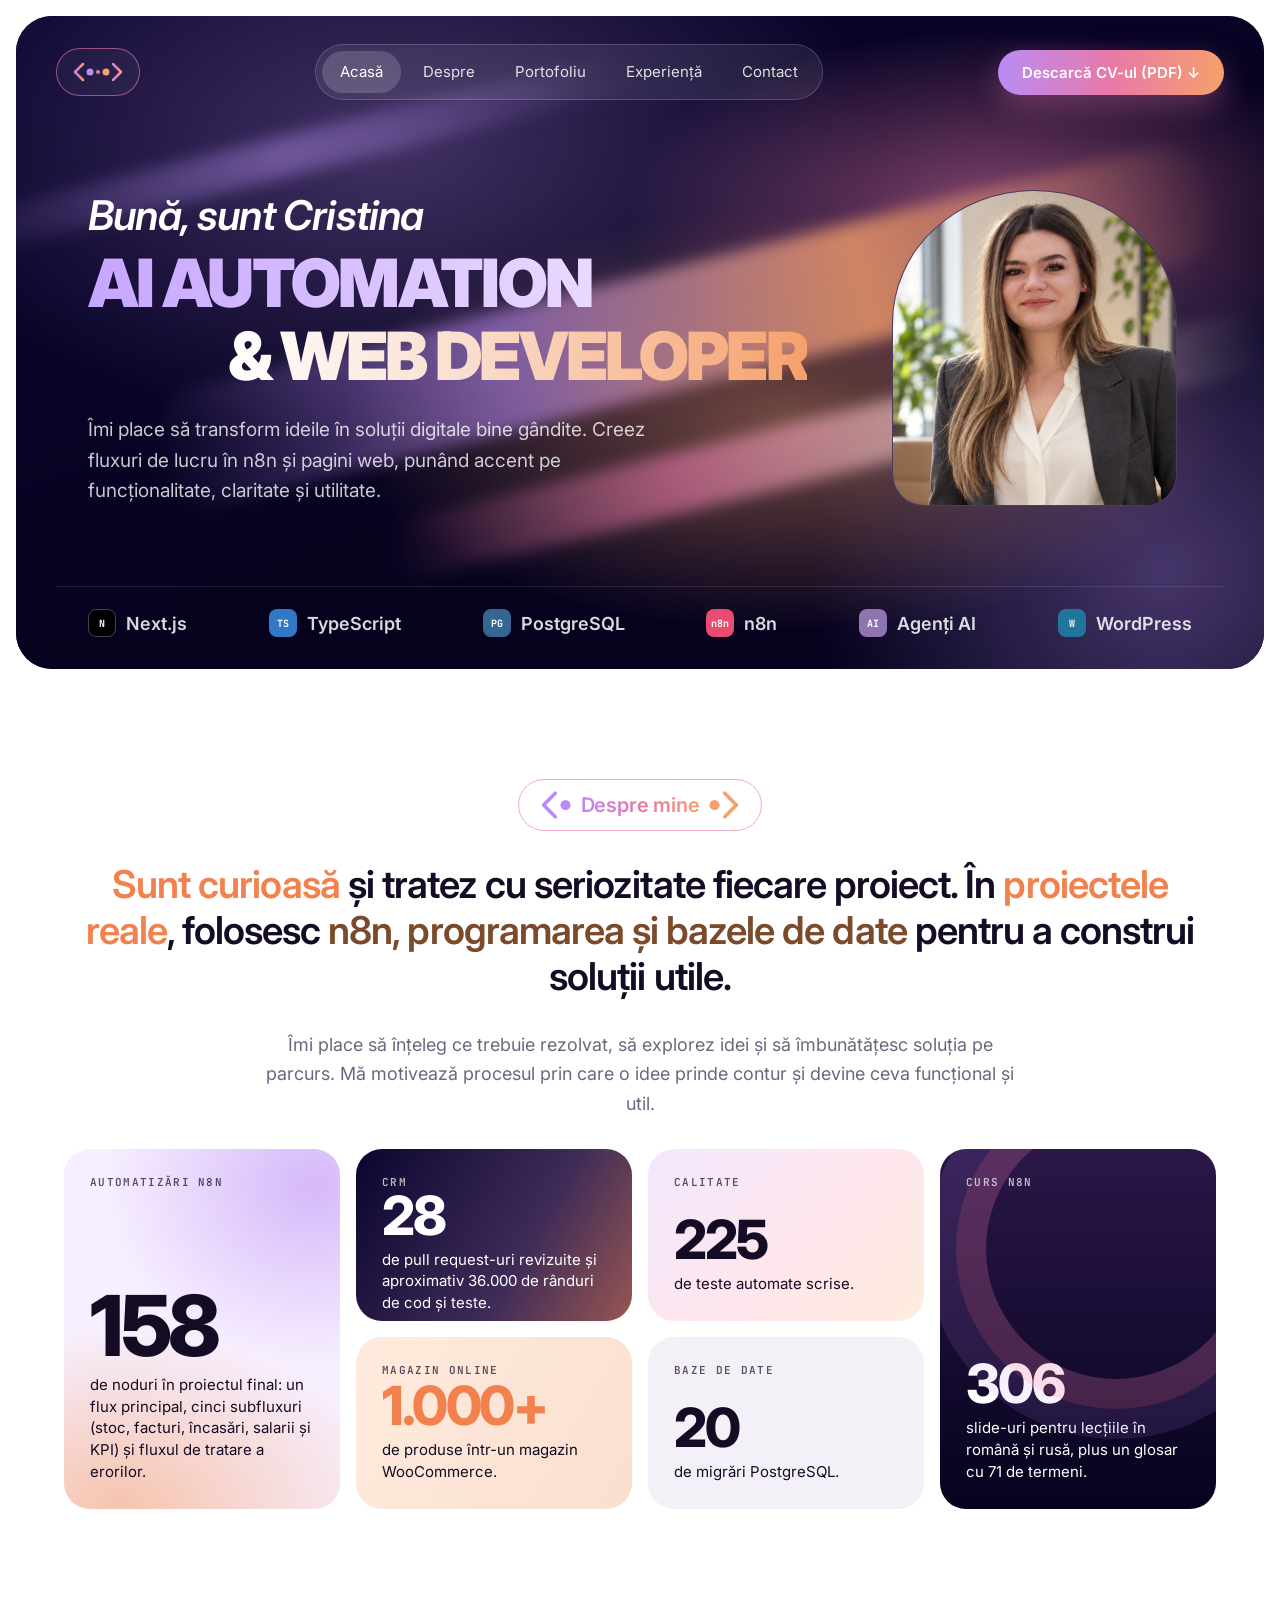
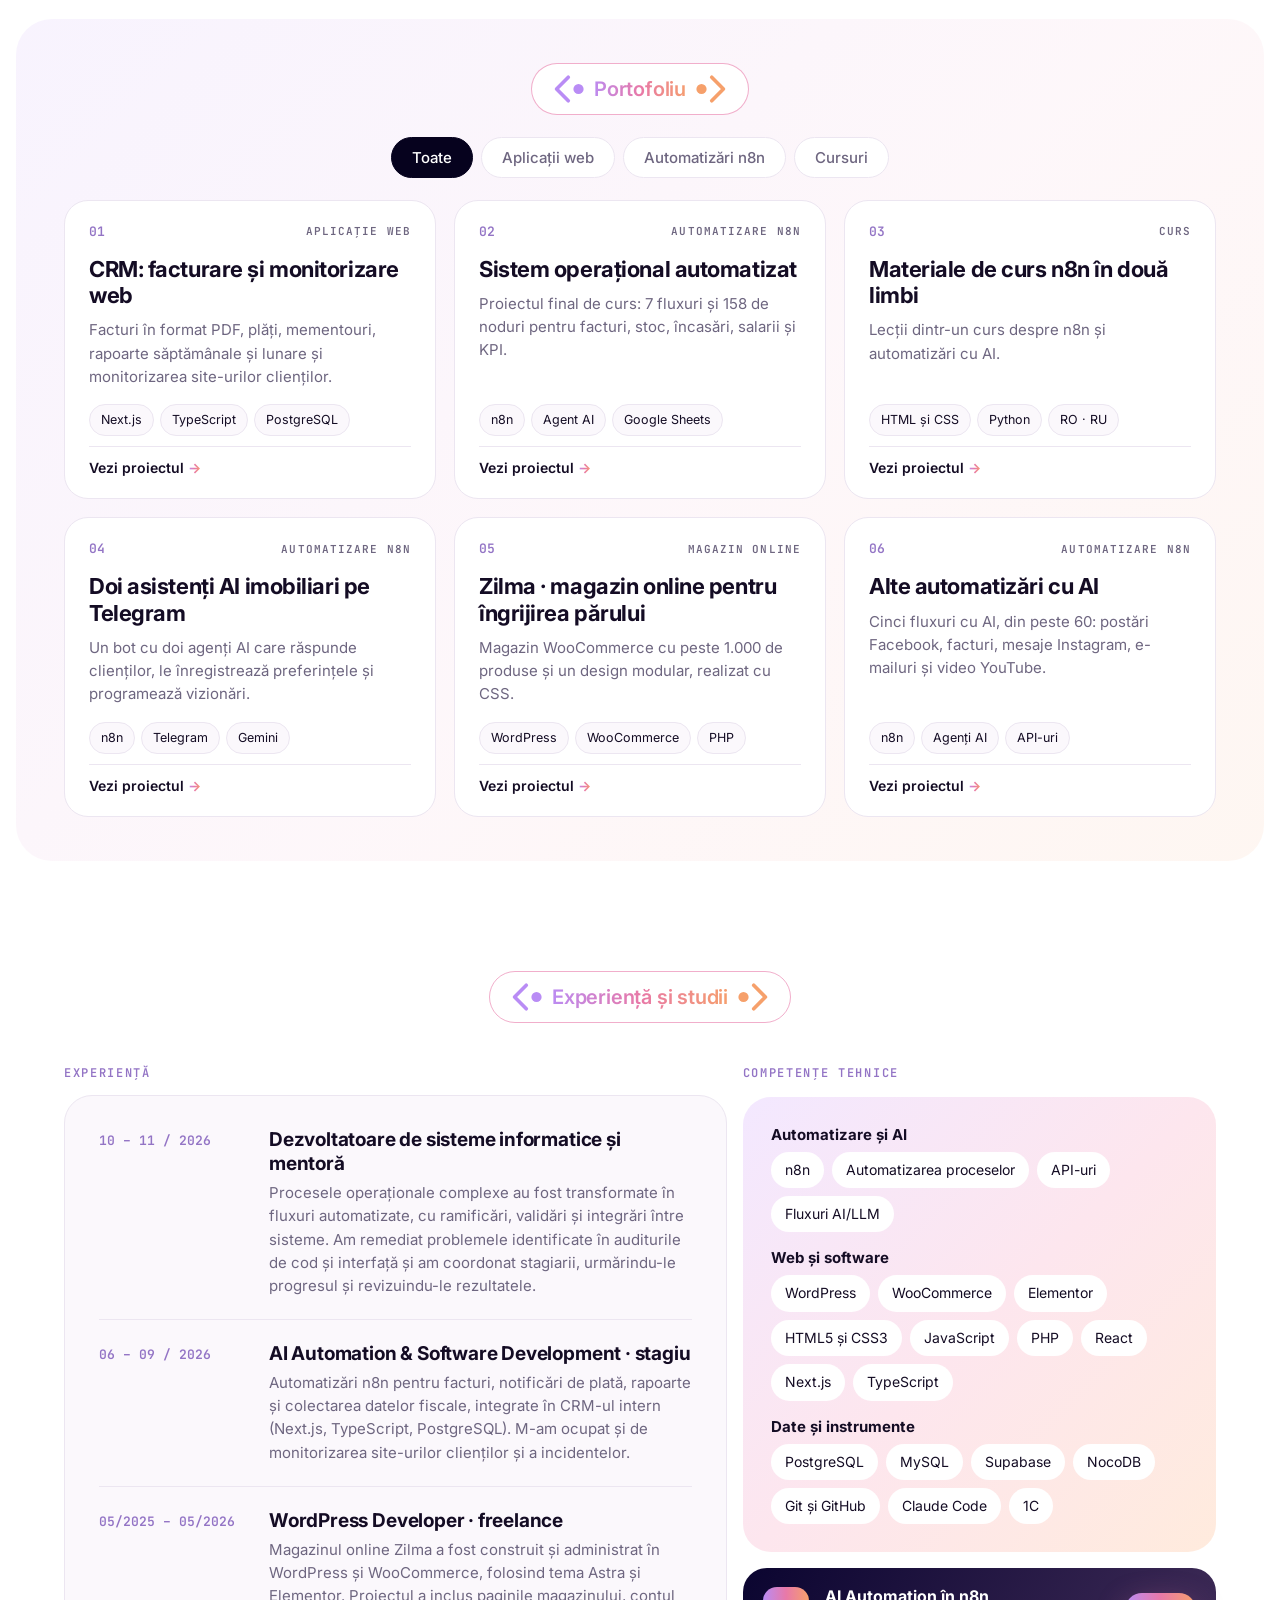
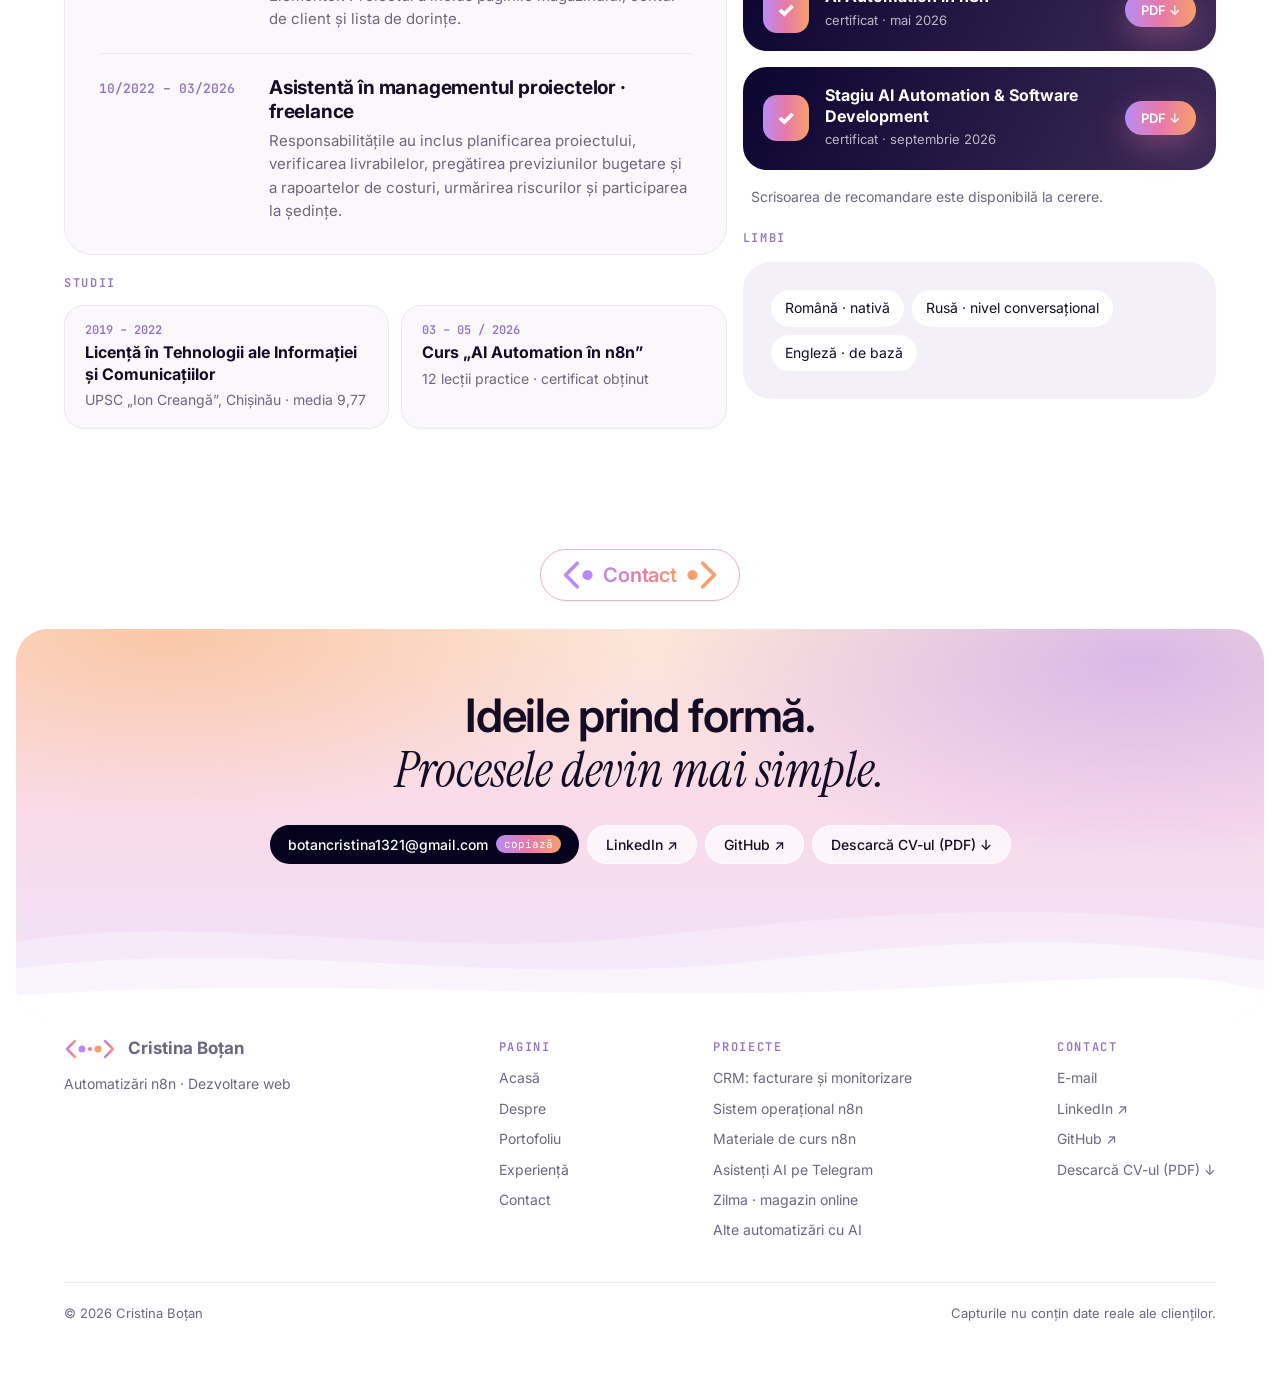
==== commit fdb99c74: "Pagina principală: corecturi de text în Despre, Portofoliu, Experiență și Limbi Co-Authored-By: Clau" ====
--- a/index.html
+++ b/index.html
@@ -12,7 +12,7 @@
 <link rel="icon" href="data:image/svg+xml,%3Csvg xmlns='http://www.w3.org/2000/svg' viewBox='0 0 64 64'%3E%3Cdefs%3E%3ClinearGradient id='g' x1='0' x2='1'%3E%3Cstop offset='0' stop-color='%23B98CF5'/%3E%3Cstop offset='1' stop-color='%23F6A06B'/%3E%3C/linearGradient%3E%3C/defs%3E%3Crect width='64' height='64' rx='16' fill='%2306021E'/%3E%3Ctext x='32' y='43' font-family='Georgia' font-style='italic' font-size='32' text-anchor='middle' fill='url(%23g)'%3EC%3C/text%3E%3C/svg%3E">
 <link rel="preconnect" href="https://fonts.googleapis.com"><link rel="preconnect" href="https://fonts.gstatic.com" crossorigin>
 <link rel="stylesheet" href="https://fonts.googleapis.com/css2?family=Inter:ital,wght@0,400;0,500;0,600;0,700;0,800;0,900;1,600&family=Instrument+Serif:ital@1&family=JetBrains+Mono:wght@400;600&display=swap">
-<link rel="stylesheet" href="css/stil.css?v=35">
+<link rel="stylesheet" href="css/stil.css?v=36">
 </head>
 <body>
 <div class="wrap">
@@ -35,7 +35,7 @@
       <div>
         <p class="hello">Bună, sunt Cristina</p>
         <h1 class="big"><span class="l1">AI Automation</span><span class="l2"><span class="indent" aria-hidden="true"></span><b>&amp; Web Developer</b></span></h1>
-        <p class="hero-sub">Îmi place să transform ideile în soluții digitale bine gândite. Creez workflow-uri complexe în n8n și pagini web, cu accent pe funcționalitate, claritate și utilitate.</p>
+        <p class="hero-sub">Îmi place să transform ideile în soluții digitale bine gândite. Creez fluxuri de lucru în n8n și pagini web, punând accent pe funcționalitate, claritate și utilitate.</p>
       </div>
       <div class="foto"><div class="portrait"><img src="img/poza.webp?v=4" alt="Cristina Boțan" width="790" height="860"></div></div>
     </div>
@@ -52,15 +52,15 @@
   <!-- ===== DESPRE ===== -->
   <section class="sec" id="despre" aria-labelledby="despre-t">
     <h2 class="tag-cod" id="despre-t"><svg viewBox="0 0 46 52" aria-hidden="true"><path d="M22 10 L6 26 L22 42" fill="none" stroke="#B98CF5" stroke-width="5" stroke-linecap="round" stroke-linejoin="round"/><circle cx="36" cy="26" r="7" fill="#B98CF5"/></svg><span>Despre mine</span><svg viewBox="14 0 46 52" aria-hidden="true"><circle cx="24" cy="26" r="7" fill="#F6A06B"/><path d="M38 10 L54 26 L38 42" fill="none" stroke="#F6A06B" stroke-width="5" stroke-linecap="round" stroke-linejoin="round"/></svg></h2>
-    <p class="statement"><span class="o">Sunt curioasă</span> și îmi asum cu seriozitate ceea ce construiesc cu <span class="p">n8n, programare și baze de date</span> în <span class="o">proiecte reale</span>.</p>
+    <p class="statement"><span class="o">Sunt curioasă</span> și tratez cu seriozitate fiecare proiect. În <span class="o">proiectele reale</span>, folosesc <span class="p">n8n, programarea și bazele de date</span> pentru a construi soluții utile.</p>
     <p class="sub">Îmi place să înțeleg ce trebuie rezolvat, să explorez idei și să îmbunătățesc soluția pe parcurs. Mă motivează procesul prin care o idee prinde contur și devine ceva funcțional și util.</p>
     <div class="bento">
-      <div class="bc b1"><span class="k">Automatizări n8n</span><div><div class="n">158</div><p>noduri în proiectul meu final: un flux principal și 6 sub-fluxuri pentru stoc, facturi, încasări, salarii și KPI.</p></div></div>
-      <div class="bc b2"><span class="k">CRM</span><div><div class="n">28</div><p>de pull request-uri revizuite, ~36.000 de rânduri</p></div></div>
-      <div class="bc b3"><span class="k">Calitate</span><div><div class="n">225</div><p>teste automate scrise</p></div></div>
-      <div class="bc b4"><span class="k">Curs n8n</span><div><div class="n">306</div><p>slide-uri: lecții în română și rusă, plus un glosar de 71 de termeni</p></div></div>
-      <div class="bc b5"><span class="k">Magazin online</span><div><div class="n">1000+</div><p>produse într-un magazin WooCommerce</p></div></div>
-      <div class="bc b6"><span class="k">Baze de date</span><div><div class="n">20</div><p>migrări PostgreSQL</p></div></div>
+      <div class="bc b1"><span class="k">Automatizări n8n</span><div><div class="n">158</div><p>de noduri în proiectul final: un flux principal, cinci subfluxuri (stoc, facturi, încasări, salarii și KPI) și fluxul de tratare a erorilor.</p></div></div>
+      <div class="bc b2"><span class="k">CRM</span><div><div class="n">28</div><p>de pull request-uri revizuite și aproximativ 36.000 de rânduri de cod și teste.</p></div></div>
+      <div class="bc b3"><span class="k">Calitate</span><div><div class="n">225</div><p>de teste automate scrise.</p></div></div>
+      <div class="bc b4"><span class="k">Curs n8n</span><div><div class="n">306</div><p>slide-uri pentru lecțiile în română și rusă, plus un glosar cu 71 de termeni.</p></div></div>
+      <div class="bc b5"><span class="k">Magazin online</span><div><div class="n">1.000+</div><p>de produse într-un magazin WooCommerce.</p></div></div>
+      <div class="bc b6"><span class="k">Baze de date</span><div><div class="n">20</div><p>de migrări PostgreSQL.</p></div></div>
     </div>
   </section>
 
@@ -77,7 +77,7 @@
       <a class="pc3" href="proiect-crm.html" data-cat="web">
         <div class="pc3-top"><span class="nr">01</span><span class="cat">Aplicație web</span></div>
         <h3>CRM: facturare și monitorizare web</h3>
-        <p>Facturi cu PDF, plăți, remindere, rapoarte săptămânale și lunare și monitorizarea site-urilor clienților.</p>
+        <p>Facturi în format PDF, plăți, mementouri, rapoarte săptămânale și lunare și monitorizarea site-urilor clienților.</p>
         <div class="pc3-tags"><span>Next.js</span><span>TypeScript</span><span>PostgreSQL</span></div>
         <span class="pc3-go">Vezi proiectul <b>→</b></span>
       </a>
@@ -91,21 +91,21 @@
       <a class="pc3" href="proiect-curs-n8n.html" data-cat="curs">
         <div class="pc3-top"><span class="nr">03</span><span class="cat">Curs</span></div>
         <h3>Materiale de curs n8n în două limbi</h3>
-        <p>Lecții ale cursului n8n &amp; automatizări AI.</p>
+        <p>Lecții dintr-un curs despre n8n și automatizări cu AI.</p>
         <div class="pc3-tags"><span>HTML și CSS</span><span>Python</span><span>RO · RU</span></div>
         <span class="pc3-go">Vezi proiectul <b>→</b></span>
       </a>
       <a class="pc3" href="proiect-agent-telegram.html" data-cat="n8n">
         <div class="pc3-top"><span class="nr">04</span><span class="cat">Automatizare n8n</span></div>
         <h3>Doi asistenți AI imobiliari pe Telegram</h3>
-        <p>Un bot cu doi agenți AI care răspunde clienților, le notează datele și programează vizionări.</p>
+        <p>Un bot cu doi agenți AI care răspunde clienților, le înregistrează preferințele și programează vizionări.</p>
         <div class="pc3-tags"><span>n8n</span><span>Telegram</span><span>Gemini</span></div>
         <span class="pc3-go">Vezi proiectul <b>→</b></span>
       </a>
       <a class="pc3" href="proiect-zilma.html" data-cat="web">
         <div class="pc3-top"><span class="nr">05</span><span class="cat">Magazin online</span></div>
         <h3>Zilma · magazin online pentru îngrijirea părului</h3>
-        <p>Magazin WooCommerce cu peste 1000 de produse și design CSS modular.</p>
+        <p>Magazin WooCommerce cu peste 1.000 de produse și un design modular, realizat cu CSS.</p>
         <div class="pc3-tags"><span>WordPress</span><span>WooCommerce</span><span>PHP</span></div>
         <span class="pc3-go">Vezi proiectul <b>→</b></span>
       </a>
@@ -126,10 +126,10 @@
       <div class="exp-st">
         <h3 class="exp-sub">Experiență</h3>
         <ol class="tl">
-          <li><span class="w">10 – 11 / 2026</span><div><h3>Dezvoltatoare de sisteme informatice și mentoră</h3><p>Am analizat procese operaționale complexe și le-am transformat în fluxuri automatizate, cu ramificări, validări și integrări între sisteme. Am rezolvat probleme identificate în auditurile de cod și interfață și am coordonat activitatea stagiarilor, urmărindu-le progresul și revizuind activitatea echipei.</p></div></li>
-          <li><span class="w">06 – 09 / 2026</span><div><h3>AI Automation &amp; Software Development · stagiu</h3><p>Automatizări n8n pentru facturi, notificări de plată, rapoarte și colectarea datelor fiscale, integrate în CRM-ul intern (Next.js, TypeScript, PostgreSQL). Monitorizarea site-urilor clienților și a incidentelor.</p></div></li>
-          <li><span class="w">05/2025 – 05/2026</span><div><h3>WordPress Developer · freelance</h3><p>Magazinul online Zilma, cu WordPress și WooCommerce: paginile magazinului, contul clientului și lista de dorințe, cu tema Astra și Elementor.</p></div></li>
-          <li><span class="w">10/2022 – 03/2026</span><div><h3>Asistentă manager de proiect · freelance</h3><p>Planul proiectului, verificarea livrabilelor, previziuni bugetare, rapoarte de costuri, riscuri și ședințe.</p></div></li>
+          <li><span class="w">10 – 11 / 2026</span><div><h3>Dezvoltatoare de sisteme informatice și mentoră</h3><p>Procesele operaționale complexe au fost transformate în fluxuri automatizate, cu ramificări, validări și integrări între sisteme. Am remediat problemele identificate în auditurile de cod și interfață și am coordonat stagiarii, urmărindu-le progresul și revizuindu-le rezultatele.</p></div></li>
+          <li><span class="w">06 – 09 / 2026</span><div><h3>AI Automation &amp; Software Development · stagiu</h3><p>Automatizări n8n pentru facturi, notificări de plată, rapoarte și colectarea datelor fiscale, integrate în CRM-ul intern (Next.js, TypeScript, PostgreSQL). M-am ocupat și de monitorizarea site-urilor clienților și a incidentelor.</p></div></li>
+          <li><span class="w">05/2025 – 05/2026</span><div><h3>WordPress Developer · freelance</h3><p>Magazinul online Zilma a fost construit și administrat în WordPress și WooCommerce, folosind tema Astra și Elementor. Proiectul a inclus paginile magazinului, contul de client și lista de dorințe.</p></div></li>
+          <li><span class="w">10/2022 – 03/2026</span><div><h3>Asistentă în managementul proiectelor · freelance</h3><p>Responsabilitățile au inclus planificarea proiectului, verificarea livrabilelor, pregătirea previziunilor bugetare și a rapoartelor de costuri, urmărirea riscurilor și participarea la ședințe.</p></div></li>
         </ol>
         <h3 class="exp-sub">Studii</h3>
         <div class="studii">
@@ -146,9 +146,9 @@
         </div>
         <div class="cert"><i>✓</i><div><b>AI Automation în n8n</b><span>certificat · mai 2026</span></div><a class="btn btn-grad" href="fisiere/certificat-ai-automation-n8n.pdf" target="_blank" rel="noopener">PDF ↓</a></div>
         <div class="cert"><i>✓</i><div><b>Stagiu AI Automation &amp; Software Development</b><span>certificat · septembrie 2026</span></div><a class="btn btn-grad" href="fisiere/certificat-stagiu-ai-automation.pdf" target="_blank" rel="noopener">PDF ↓</a></div>
-        <p class="rec">Scrisoarea de recomandare o trimit la cerere.</p>
+        <p class="rec">Scrisoarea de recomandare este disponibilă la cerere.</p>
         <h3 class="exp-sub">Limbi</h3>
-        <div class="box" style="background:#F4F0F8"><div class="chips"><span>Română · nativă</span><span>Rusă · conversațional</span><span>Engleză · de bază</span></div></div>
+        <div class="box" style="background:#F4F0F8"><div class="chips"><span>Română · nativă</span><span>Rusă · nivel conversațional</span><span>Engleză · de bază</span></div></div>
       </div>
     </div>
   </section>
@@ -161,7 +161,7 @@
       <div class="cta-act">
         <button class="cta-btn" type="button" id="copiaza" data-email="botancristina1321@gmail.com">botancristina1321@gmail.com <span>copiază</span></button>
         <a class="cta-lnk" href="https://www.linkedin.com/in/cristina-b-6a0a77439" target="_blank" rel="noopener">LinkedIn ↗</a>
-        <a class="cta-lnk" href="https://github.com/cristinabotan" target="_blank" rel="noopener">GitHub ↗</a>
+        <a class="cta-lnk" href="https://github.com/bcristina-collab" target="_blank" rel="noopener">GitHub ↗</a>
         <a class="cta-lnk" href="fisiere/Cristina_Botan_CV.pdf" download>Descarcă CV-ul (PDF) ↓</a>
       </div>
       <p class="stare" id="stare" aria-live="polite"></p>
@@ -177,7 +177,7 @@
     <nav class="foot-col" aria-label="Subsol">
       <div><h3>Pagini</h3><ul><li><a href="#acasa">Acasă</a></li><li><a href="#despre">Despre</a></li><li><a href="#portofoliu">Portofoliu</a></li><li><a href="#experienta">Experiență</a></li><li><a href="#contact">Contact</a></li></ul></div>
       <div><h3>Proiecte</h3><ul><li><a href="proiect-crm.html">CRM: facturare și monitorizare</a></li><li><a href="proiect-sistem-n8n.html">Sistem operațional n8n</a></li><li><a href="proiect-curs-n8n.html">Materiale de curs n8n</a></li><li><a href="proiect-agent-telegram.html">Asistenți AI pe Telegram</a></li><li><a href="proiect-zilma.html">Zilma · magazin online</a></li><li><a href="proiect-alte-automatizari.html">Alte automatizări cu AI</a></li></ul></div>
-      <div><h3>Contact</h3><ul><li><a href="mailto:botancristina1321@gmail.com">E-mail</a></li><li><a href="https://www.linkedin.com/in/cristina-b-6a0a77439" target="_blank" rel="noopener">LinkedIn ↗</a></li><li><a href="https://github.com/cristinabotan" target="_blank" rel="noopener">GitHub ↗</a></li><li><a href="fisiere/Cristina_Botan_CV.pdf" download>Descarcă CV-ul (PDF) ↓</a></li></ul></div>
+      <div><h3>Contact</h3><ul><li><a href="mailto:botancristina1321@gmail.com">E-mail</a></li><li><a href="https://www.linkedin.com/in/cristina-b-6a0a77439" target="_blank" rel="noopener">LinkedIn ↗</a></li><li><a href="https://github.com/bcristina-collab" target="_blank" rel="noopener">GitHub ↗</a></li><li><a href="fisiere/Cristina_Botan_CV.pdf" download>Descarcă CV-ul (PDF) ↓</a></li></ul></div>
     </nav>
     <div class="foot-bar"><span>© 2026 Cristina Boțan</span><span>Capturile nu conțin date reale ale clienților.</span></div>
   </footer>
--- a/css/stil.css
+++ b/css/stil.css
@@ -397,7 +397,7 @@
   .pc { padding: 24px 20px; gap: 26px; border-radius: 24px; min-height: 0; }
   .vis { min-height: 260px; }
   .win { left: 16px; top: 16px; }
-  .slides { inset: 16px; gap: 10px; } .sl { padding: 14px; } .sl b { font-size: 15px; }
+  .slides { inset: 16px; gap: 10px; } .lang + .slides { top: 52px; } .sl { padding: 14px; } .sl b { font-size: 15px; }
   .canvas { inset: 12px; }
   .nd { width: 60px; height: 60px; font-size: 9px; border-radius: 10px; } .nd.tr { border-radius: 30px 10px 10px 30px; } .nd.ai { width: 76px; }
   .ed { width: 16px; } .split { padding-left: 16px; gap: 24px; } .split > div::before { left: -16px; width: 16px; }
@@ -418,7 +418,7 @@
   .p-head { padding: 40px 12px 6px; }
   .proj { padding: 30px 18px; border-radius: 26px; gap: 26px; }
   .doua, .fapte, .subs, .intro, .studii { grid-template-columns: minmax(0, 1fr); }
-  .vis-static { height: 300px; }
+  .vis-static { height: 300px; } .vis-static:has(.lang) { height: 350px; }
 }
 @media (prefers-reduced-motion: no-preference) {
   .btn, .cta-btn, .cta-lnk, .mc, .jump a { transition: filter .2s, border-color .2s; }
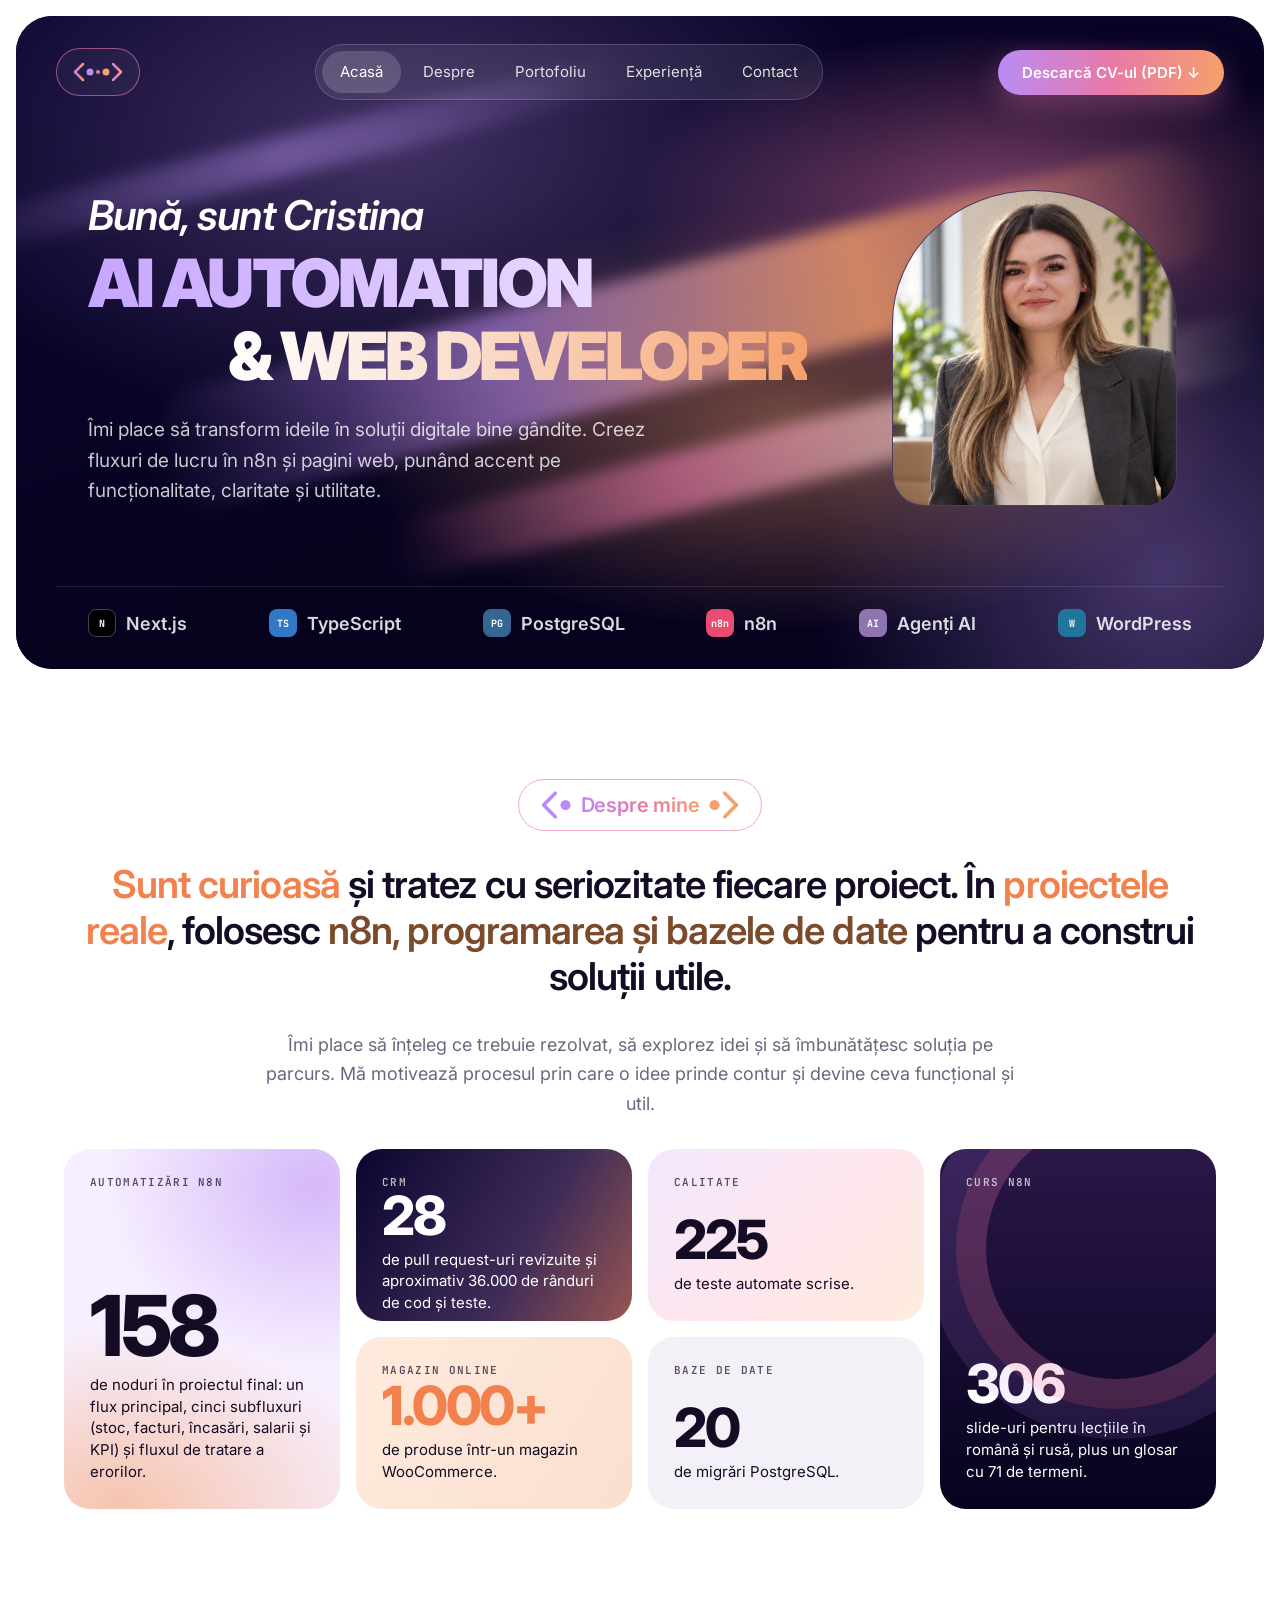
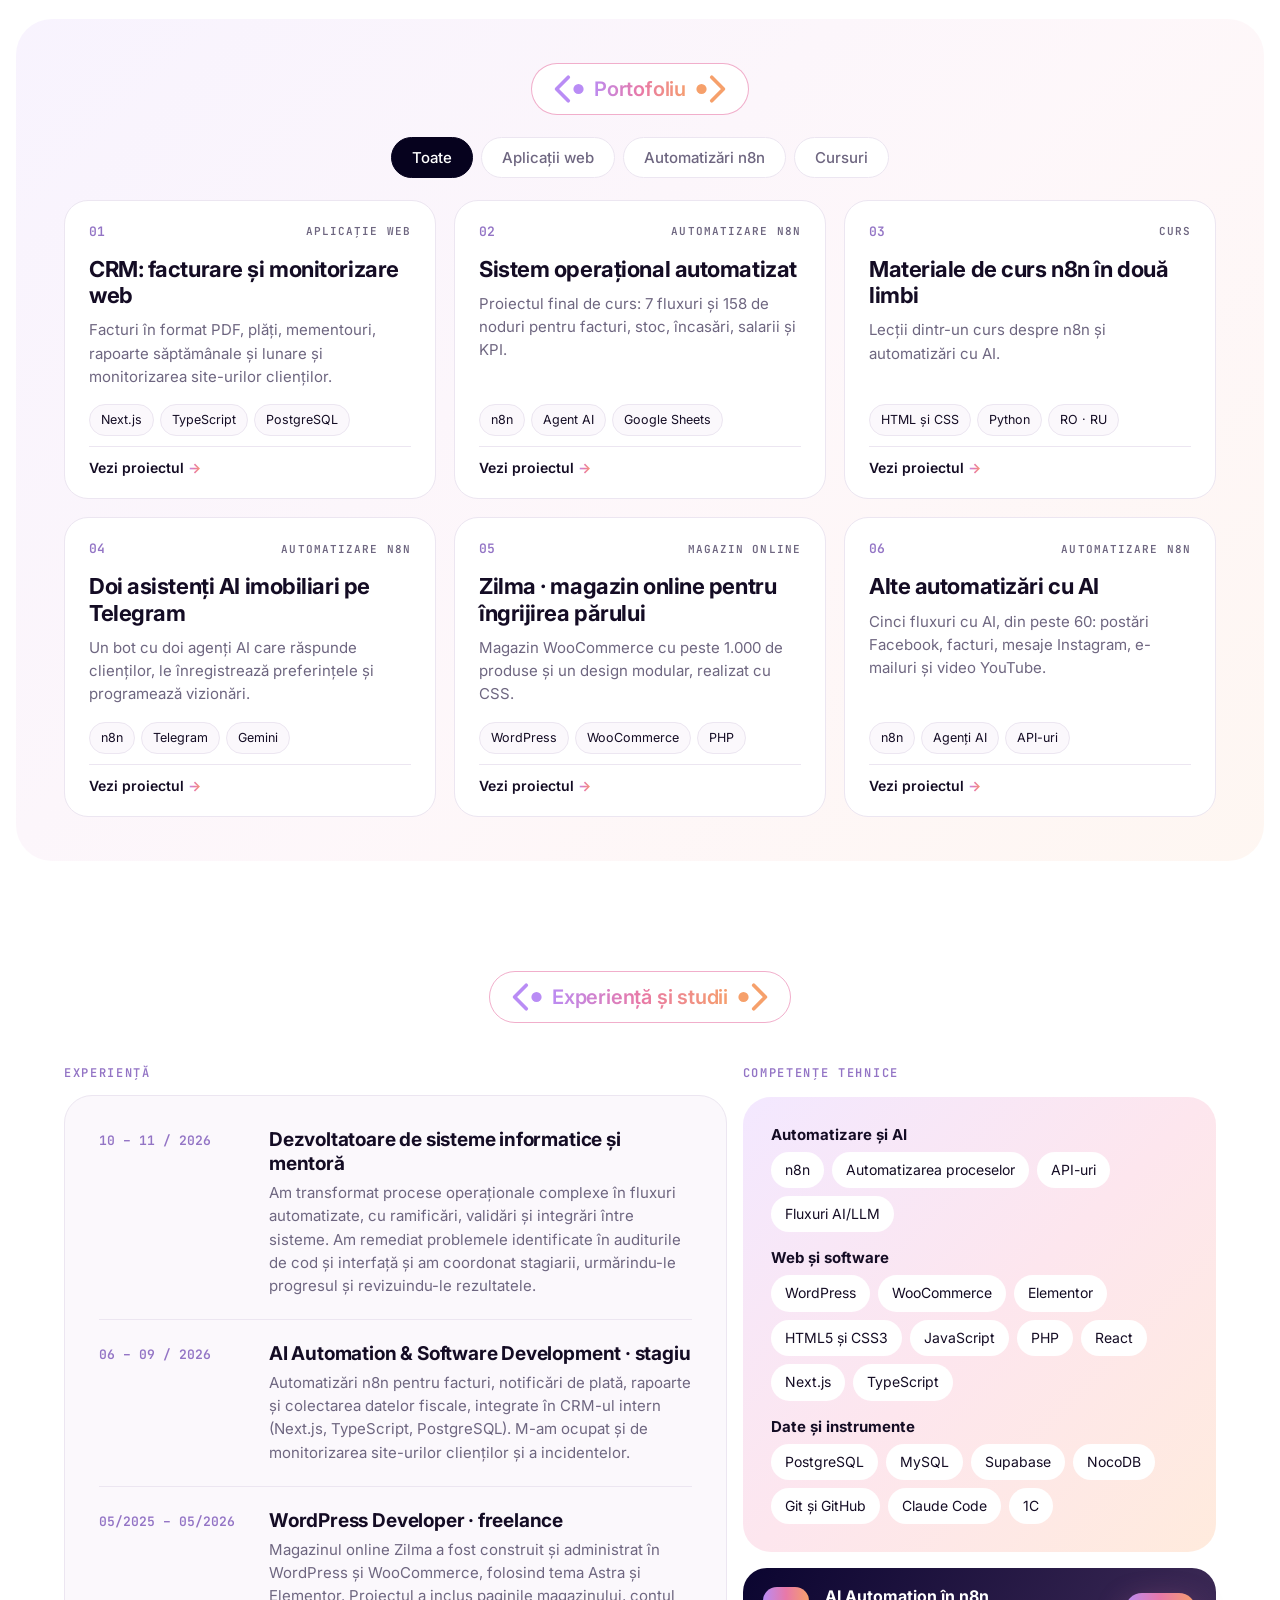
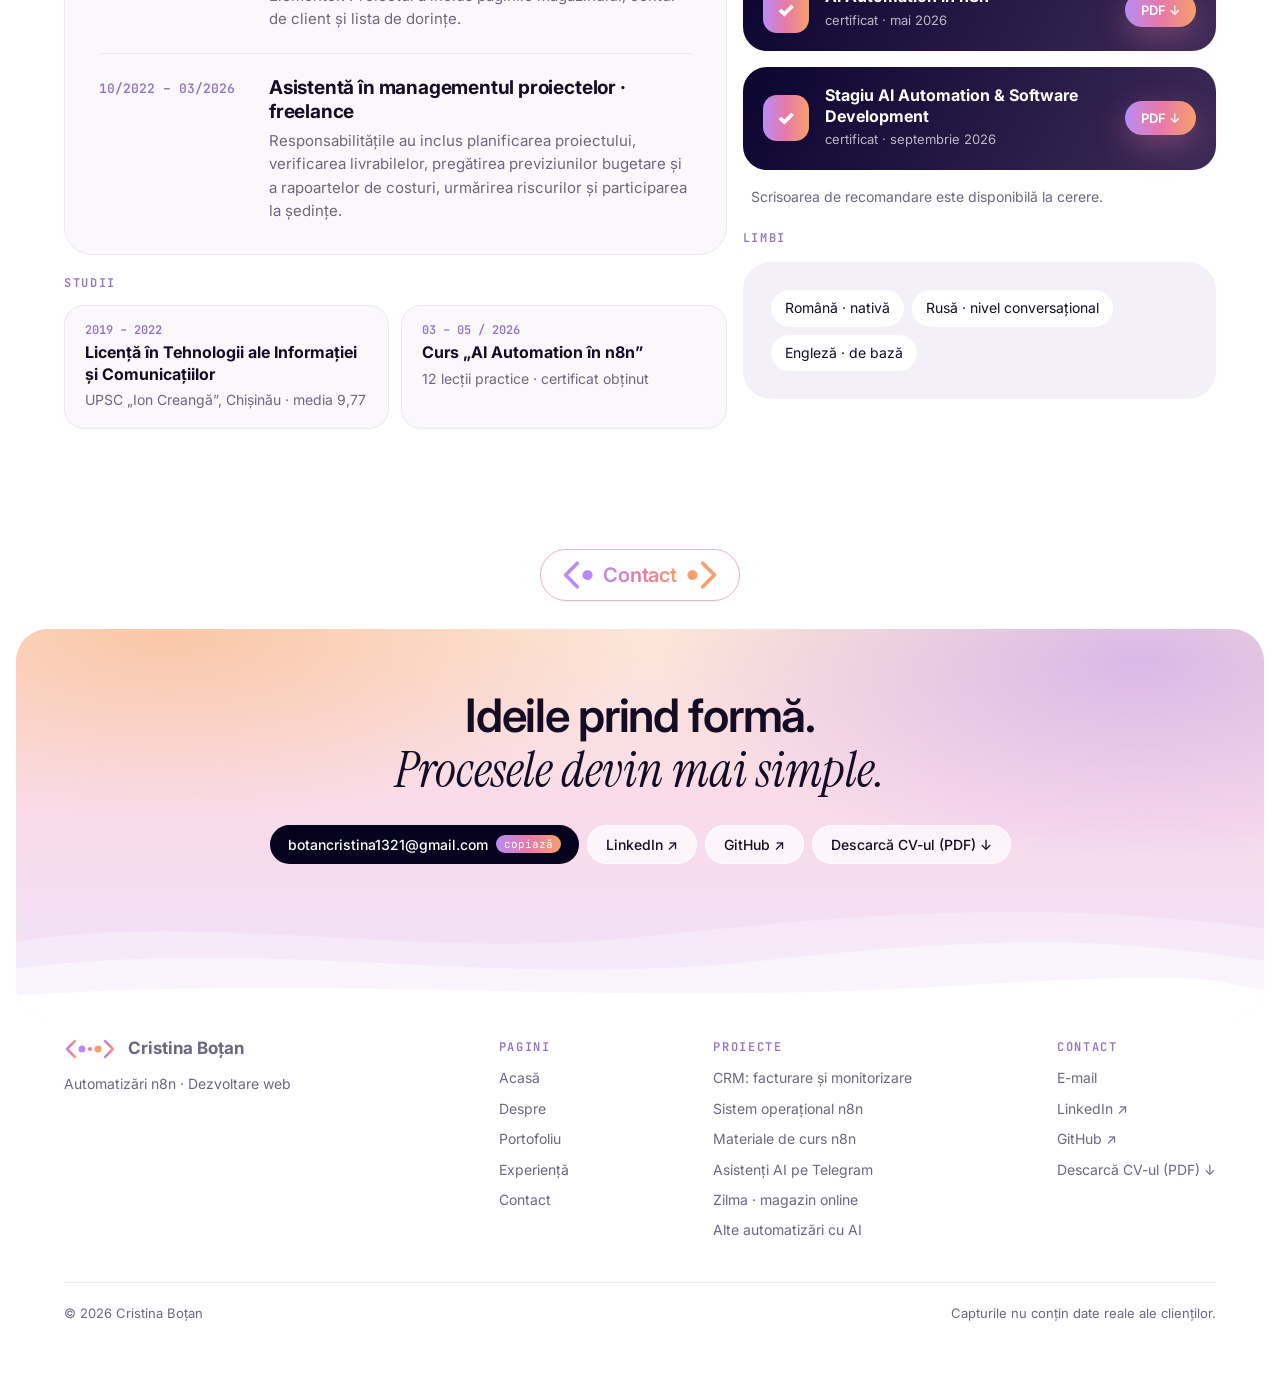
==== commit 925cf339: "Experiență: formulare activă pentru primul rol Co-Authored-By: Claude Opus 5.5 <noreply@anthropic.co" ====
--- a/index.html
+++ b/index.html
@@ -126,7 +126,7 @@
       <div class="exp-st">
         <h3 class="exp-sub">Experiență</h3>
         <ol class="tl">
-          <li><span class="w">10 – 11 / 2026</span><div><h3>Dezvoltatoare de sisteme informatice și mentoră</h3><p>Procesele operaționale complexe au fost transformate în fluxuri automatizate, cu ramificări, validări și integrări între sisteme. Am remediat problemele identificate în auditurile de cod și interfață și am coordonat stagiarii, urmărindu-le progresul și revizuindu-le rezultatele.</p></div></li>
+          <li><span class="w">10 – 11 / 2026</span><div><h3>Dezvoltatoare de sisteme informatice și mentoră</h3><p>Am transformat procese operaționale complexe în fluxuri automatizate, cu ramificări, validări și integrări între sisteme. Am remediat problemele identificate în auditurile de cod și interfață și am coordonat stagiarii, urmărindu-le progresul și revizuindu-le rezultatele.</p></div></li>
           <li><span class="w">06 – 09 / 2026</span><div><h3>AI Automation &amp; Software Development · stagiu</h3><p>Automatizări n8n pentru facturi, notificări de plată, rapoarte și colectarea datelor fiscale, integrate în CRM-ul intern (Next.js, TypeScript, PostgreSQL). M-am ocupat și de monitorizarea site-urilor clienților și a incidentelor.</p></div></li>
           <li><span class="w">05/2025 – 05/2026</span><div><h3>WordPress Developer · freelance</h3><p>Magazinul online Zilma a fost construit și administrat în WordPress și WooCommerce, folosind tema Astra și Elementor. Proiectul a inclus paginile magazinului, contul de client și lista de dorințe.</p></div></li>
           <li><span class="w">10/2022 – 03/2026</span><div><h3>Asistentă în managementul proiectelor · freelance</h3><p>Responsabilitățile au inclus planificarea proiectului, verificarea livrabilelor, pregătirea previziunilor bugetare și a rapoartelor de costuri, urmărirea riscurilor și participarea la ședințe.</p></div></li>
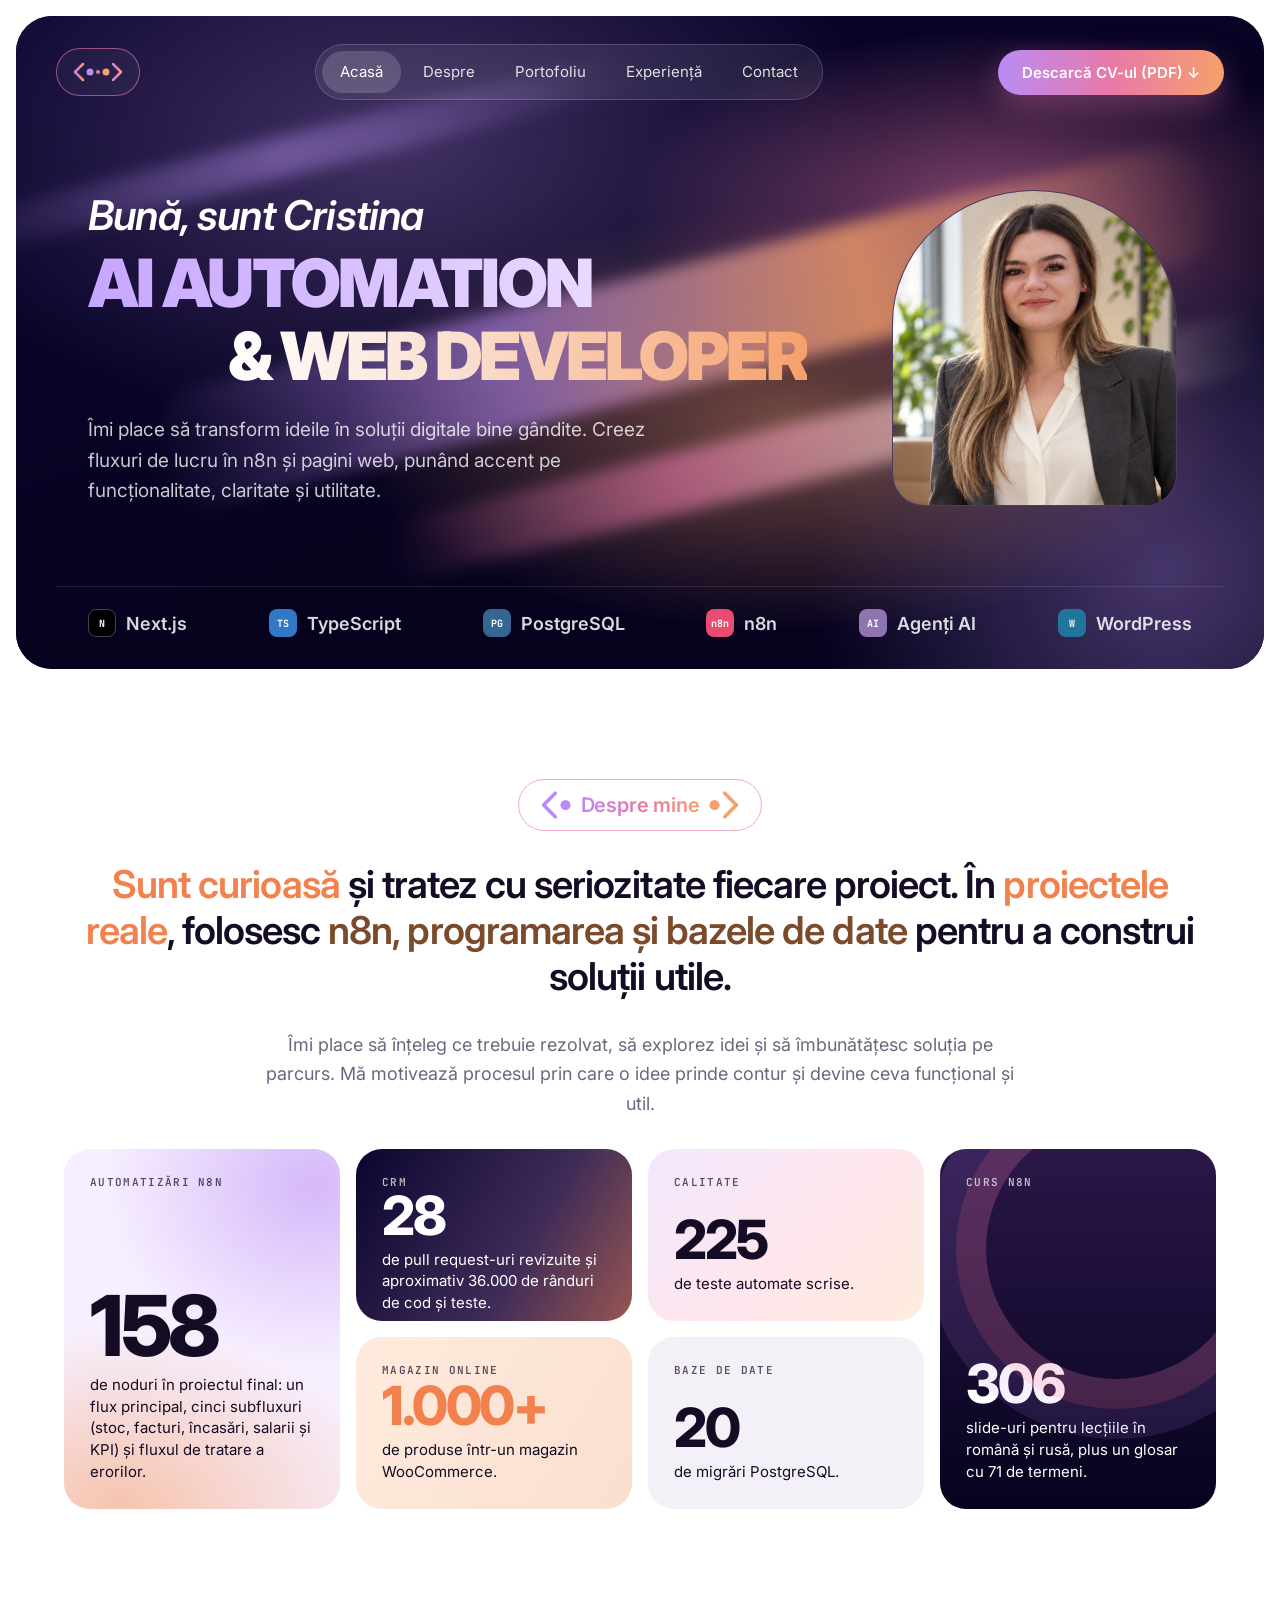
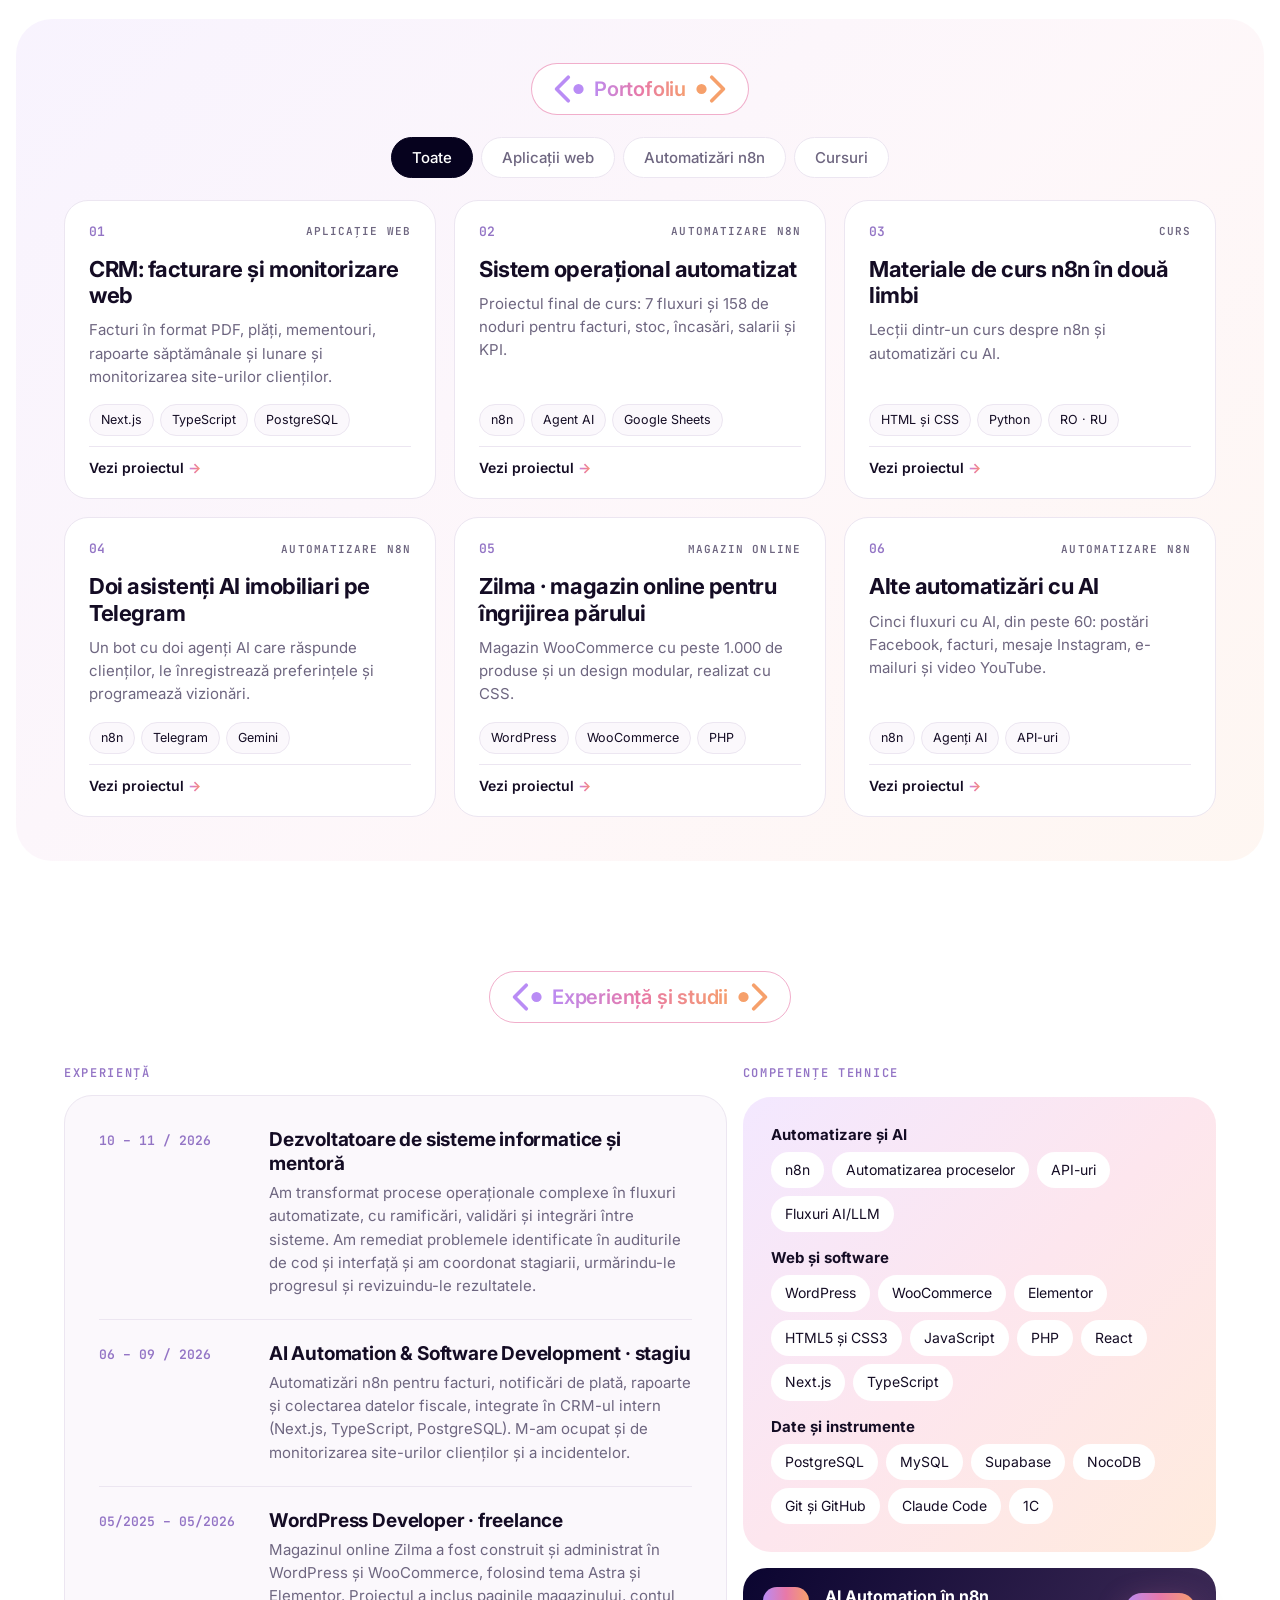
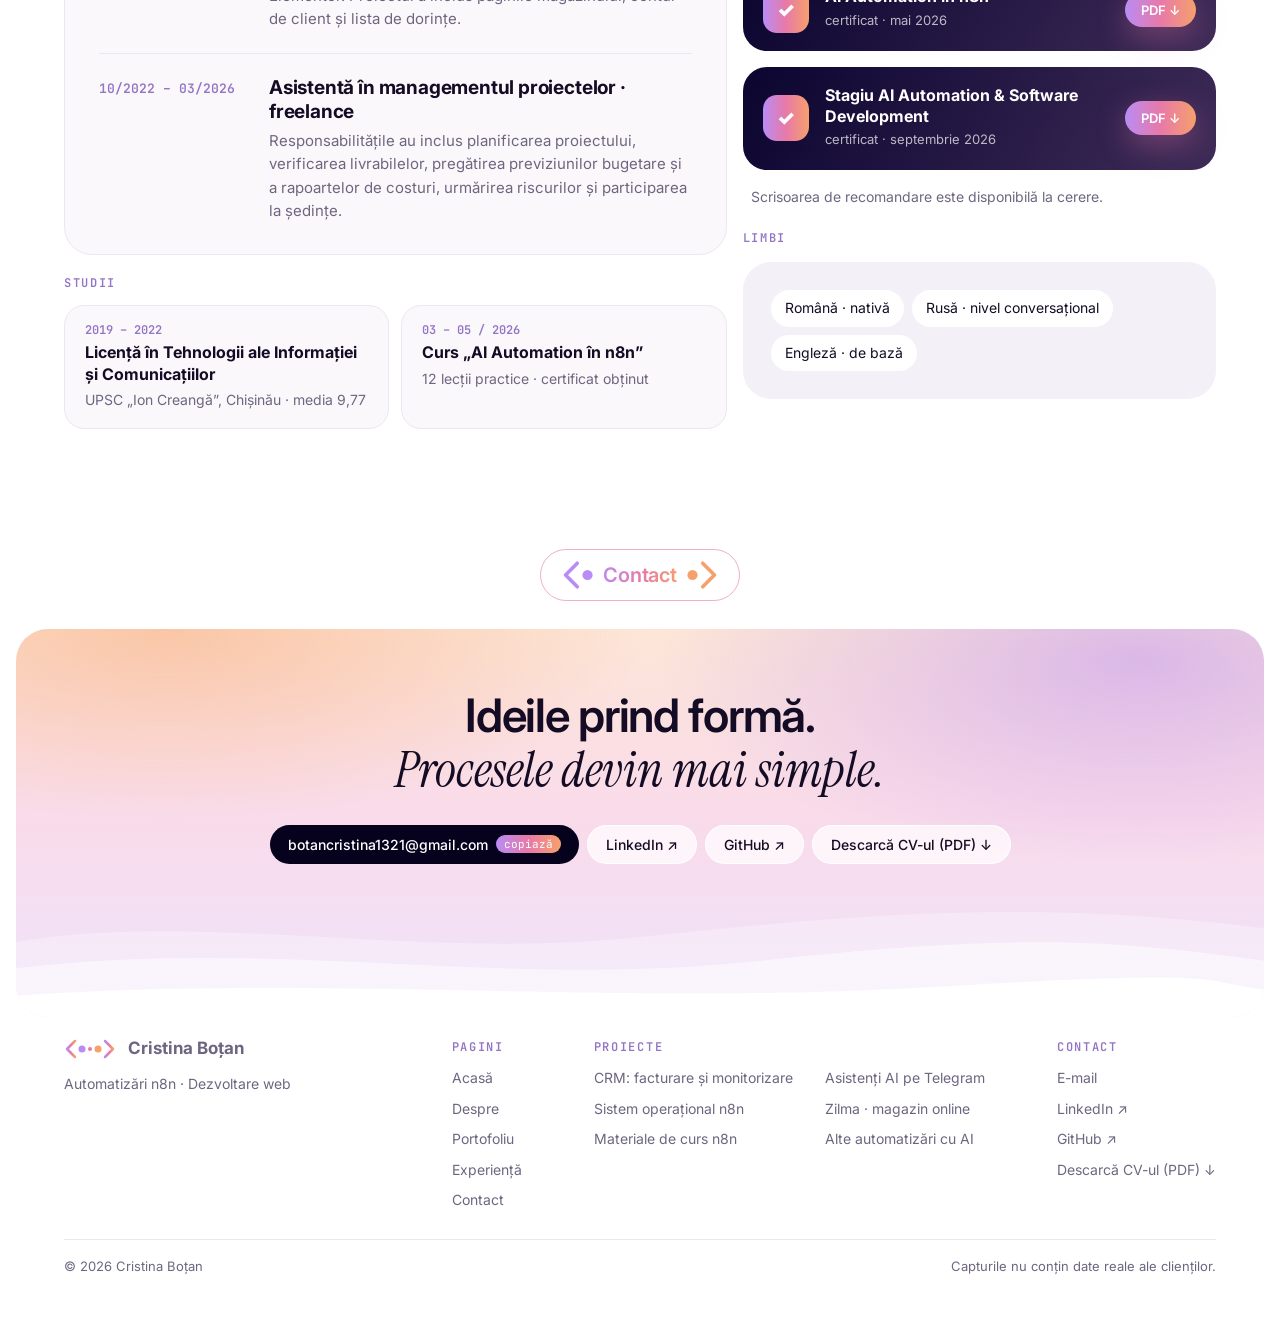
==== commit f61d561d: "Subsol mai compact: proiectele pe două coloane Co-Authored-By: Claude Opus 5.5 <noreply@anthropic.co" ====
--- a/index.html
+++ b/index.html
@@ -12,7 +12,7 @@
 <link rel="icon" href="data:image/svg+xml,%3Csvg xmlns='http://www.w3.org/2000/svg' viewBox='0 0 64 64'%3E%3Cdefs%3E%3ClinearGradient id='g' x1='0' x2='1'%3E%3Cstop offset='0' stop-color='%23B98CF5'/%3E%3Cstop offset='1' stop-color='%23F6A06B'/%3E%3C/linearGradient%3E%3C/defs%3E%3Crect width='64' height='64' rx='16' fill='%2306021E'/%3E%3Ctext x='32' y='43' font-family='Georgia' font-style='italic' font-size='32' text-anchor='middle' fill='url(%23g)'%3EC%3C/text%3E%3C/svg%3E">
 <link rel="preconnect" href="https://fonts.googleapis.com"><link rel="preconnect" href="https://fonts.gstatic.com" crossorigin>
 <link rel="stylesheet" href="https://fonts.googleapis.com/css2?family=Inter:ital,wght@0,400;0,500;0,600;0,700;0,800;0,900;1,600&family=Instrument+Serif:ital@1&family=JetBrains+Mono:wght@400;600&display=swap">
-<link rel="stylesheet" href="css/stil.css?v=36">
+<link rel="stylesheet" href="css/stil.css?v=37">
 </head>
 <body>
 <div class="wrap">
--- a/css/stil.css
+++ b/css/stil.css
@@ -225,12 +225,13 @@
 .cta-lnk:hover { background: #fff; }
 .stare { min-height: 1.4em; font-size: 14px; color: #4E4560; margin: -8px 0 0; }
 .cta .dune { position: absolute; left: 0; right: 0; bottom: 0; width: 100%; height: 150px; z-index: 0; }
-.foot { display: grid; grid-template-columns: minmax(0, 1.1fr) minmax(0, 2fr); gap: 40px; padding: 18px 48px 40px; font-size: 14px; color: var(--muted); }
+.foot { display: grid; grid-template-columns: minmax(0, 1fr) minmax(0, 2.2fr); gap: 28px 40px; padding: 18px 48px 24px; font-size: 14px; color: var(--muted); }
 .foot-id { display: flex; flex-direction: column; gap: 10px; max-width: 430px; }
 .foot-logo { display: inline-flex; align-items: center; gap: 12px; text-decoration: none; color: var(--ink); font-size: 17px; }
 .foot-logo svg { width: 52px; height: 26px; }
 .foot-id p { margin: 0; }
-.foot-bar { grid-column: 1 / -1; display: flex; justify-content: space-between; flex-wrap: wrap; gap: 6px 24px; padding-top: 20px; border-top: 1px solid var(--line); font-size: 13px; }
+.foot-bar { grid-column: 1 / -1; display: flex; justify-content: space-between; flex-wrap: wrap; gap: 6px 24px; padding-top: 16px; border-top: 1px solid var(--line); font-size: 13px; }
+.foot-col > div:nth-child(2) ul { display: grid; grid-template-rows: repeat(3, auto); grid-auto-flow: column; gap: 8px 32px; }
 .foot-col { display: flex; justify-content: space-between; gap: 32px; }
 .foot h3 { margin: 4px 0 12px; font: 600 12px var(--mono); letter-spacing: .14em; text-transform: uppercase; color: var(--lilac); }
 .foot ul { list-style: none; margin: 0; padding: 0; display: flex; flex-direction: column; gap: 8px; }
@@ -414,6 +415,7 @@
   .foot { grid-template-columns: minmax(0, 1fr); gap: 28px; padding: 10px 12px 30px; }
   .foot-col { display: grid; grid-template-columns: repeat(2, minmax(0, 1fr)); gap: 24px; }
   .foot-col > div:nth-child(2) { grid-row: span 2; }
+  .foot-col > div:nth-child(2) ul { display: flex; }
   .top { padding: 6px 4px; } .top .menu { display: none; }
   .p-head { padding: 40px 12px 6px; }
   .proj { padding: 30px 18px; border-radius: 26px; gap: 26px; }
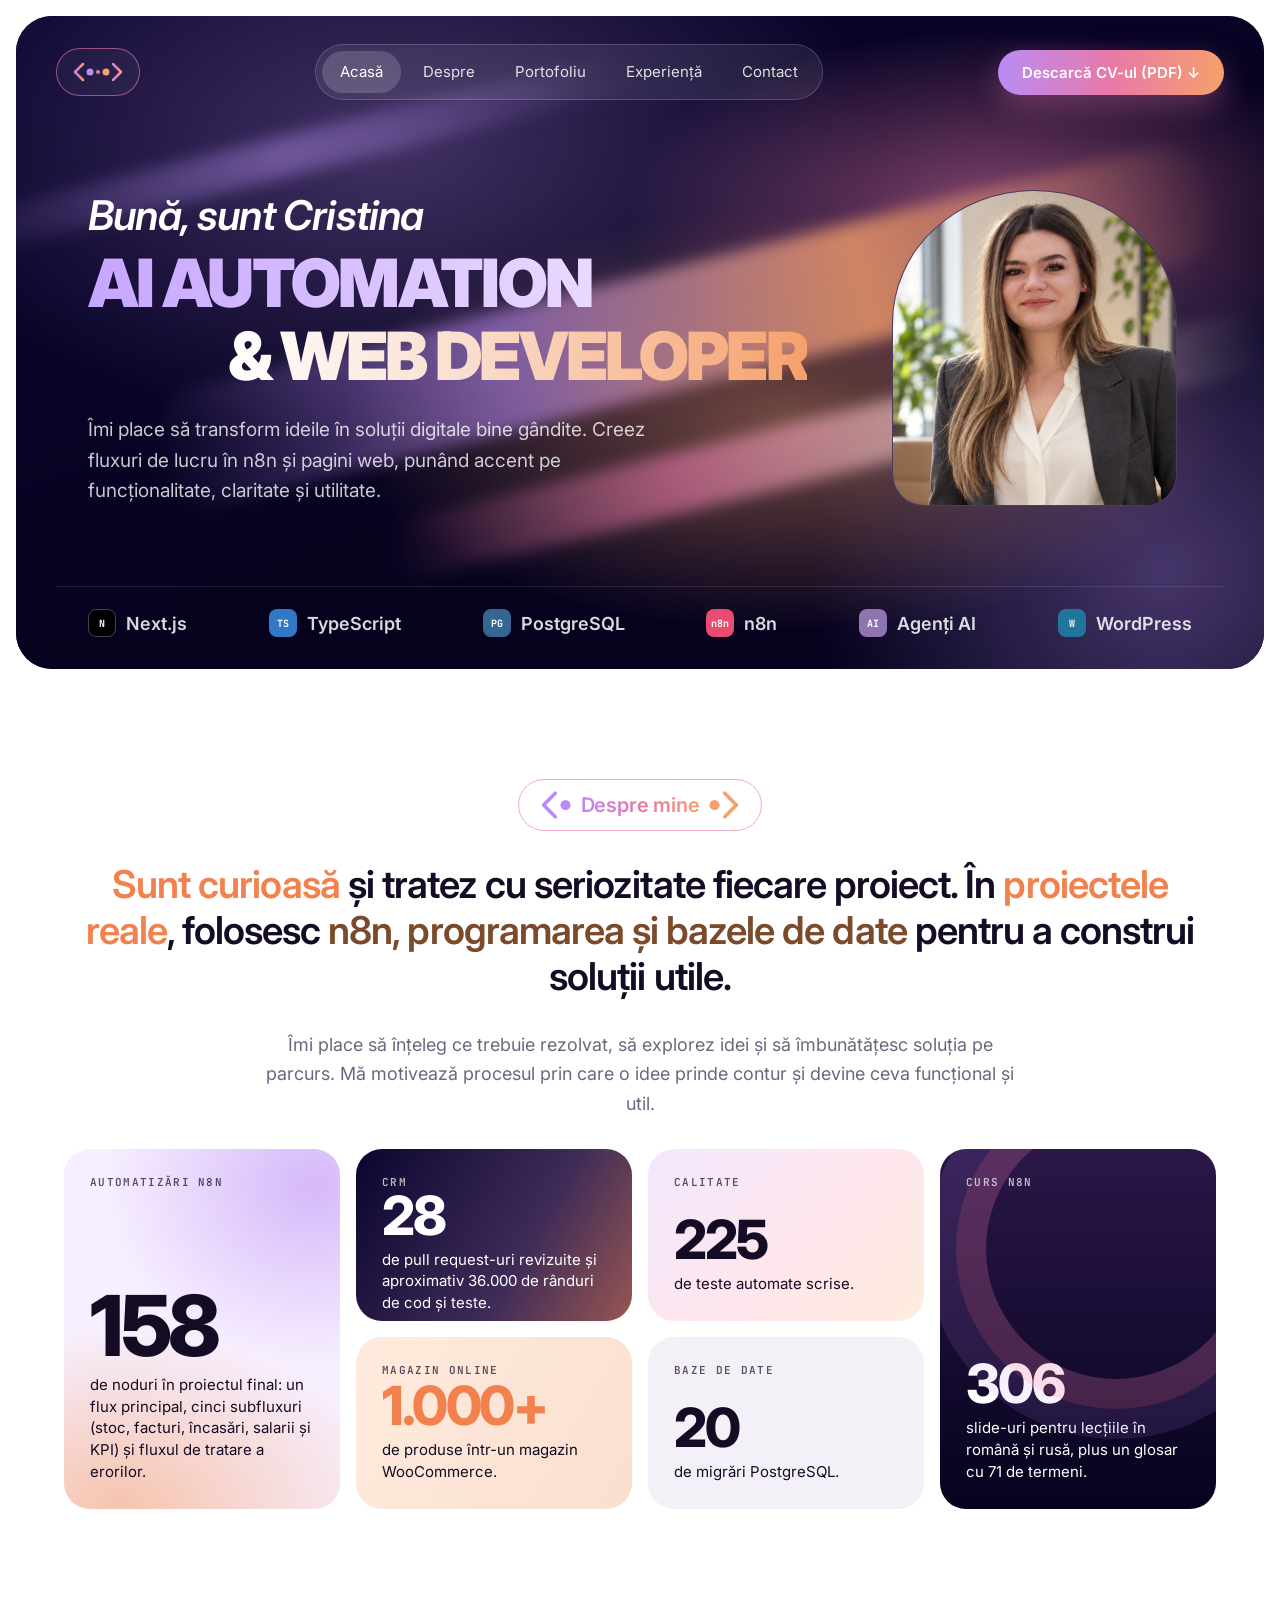
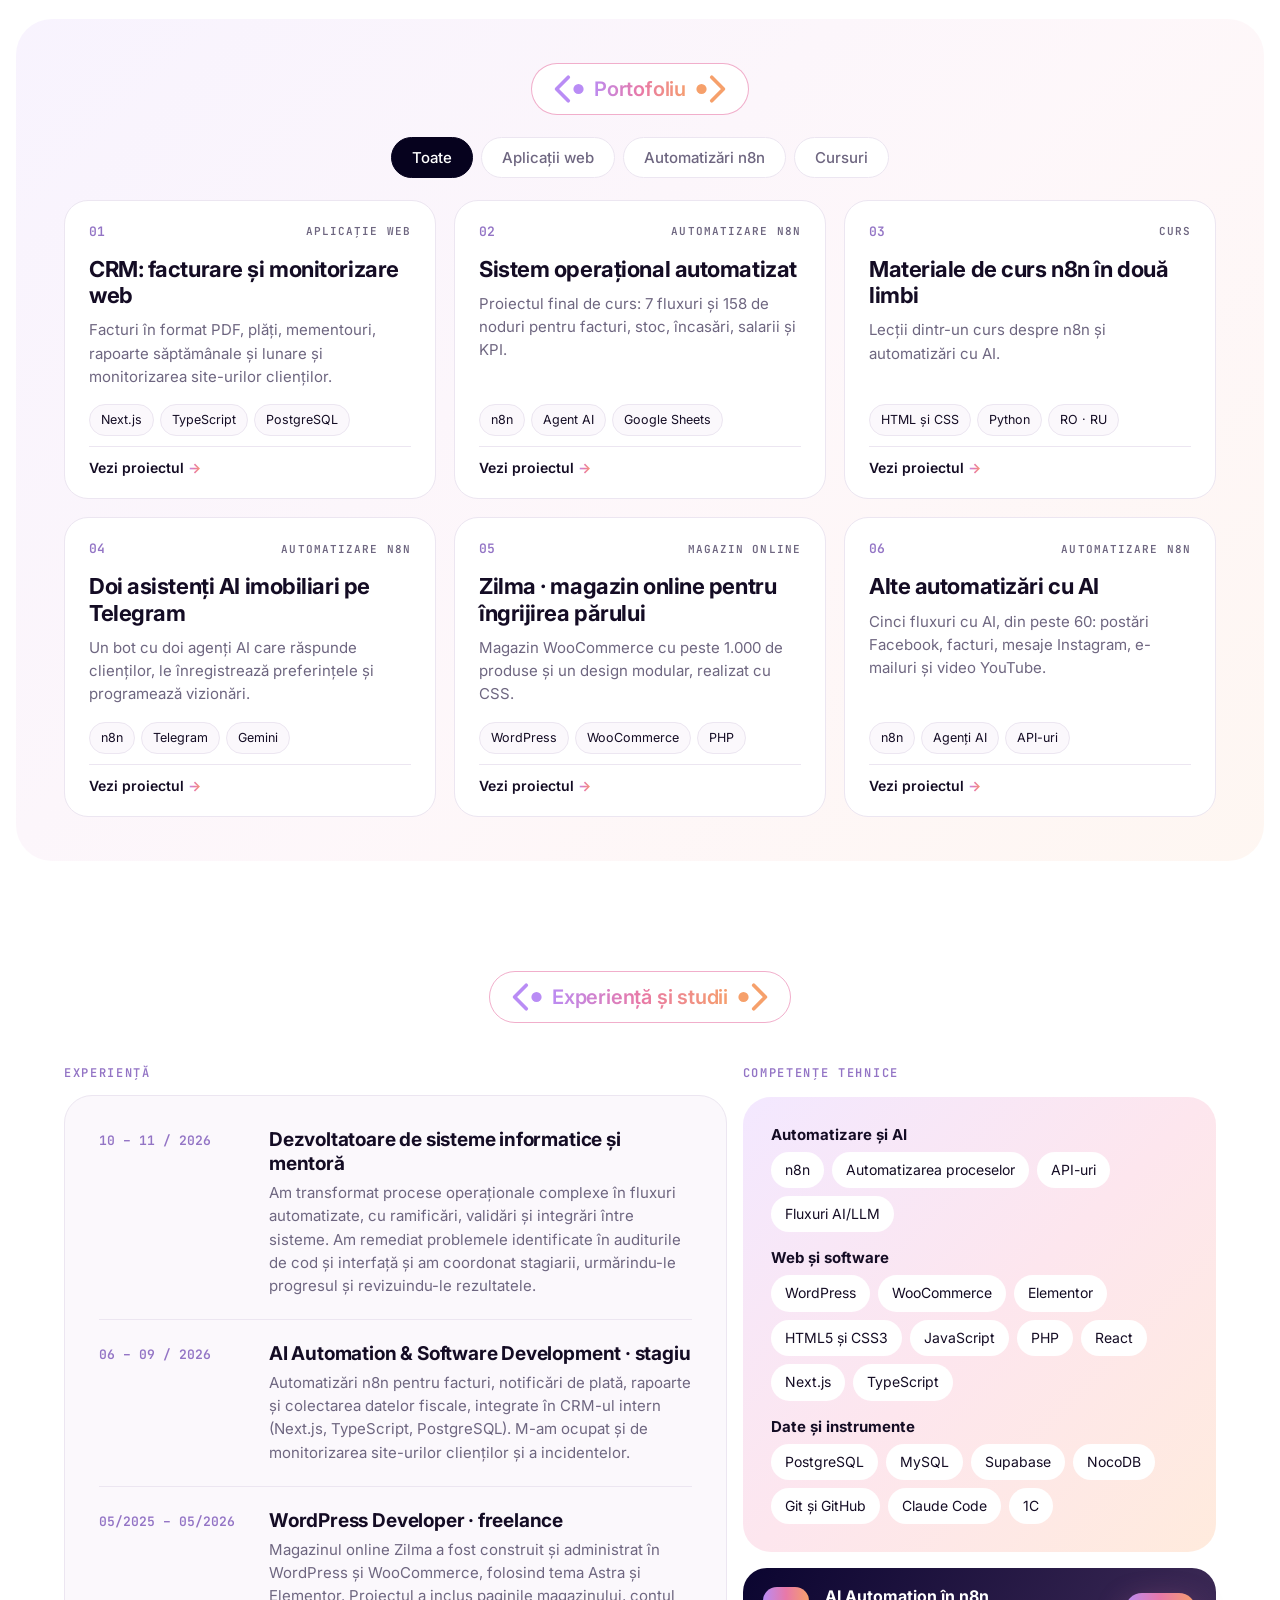
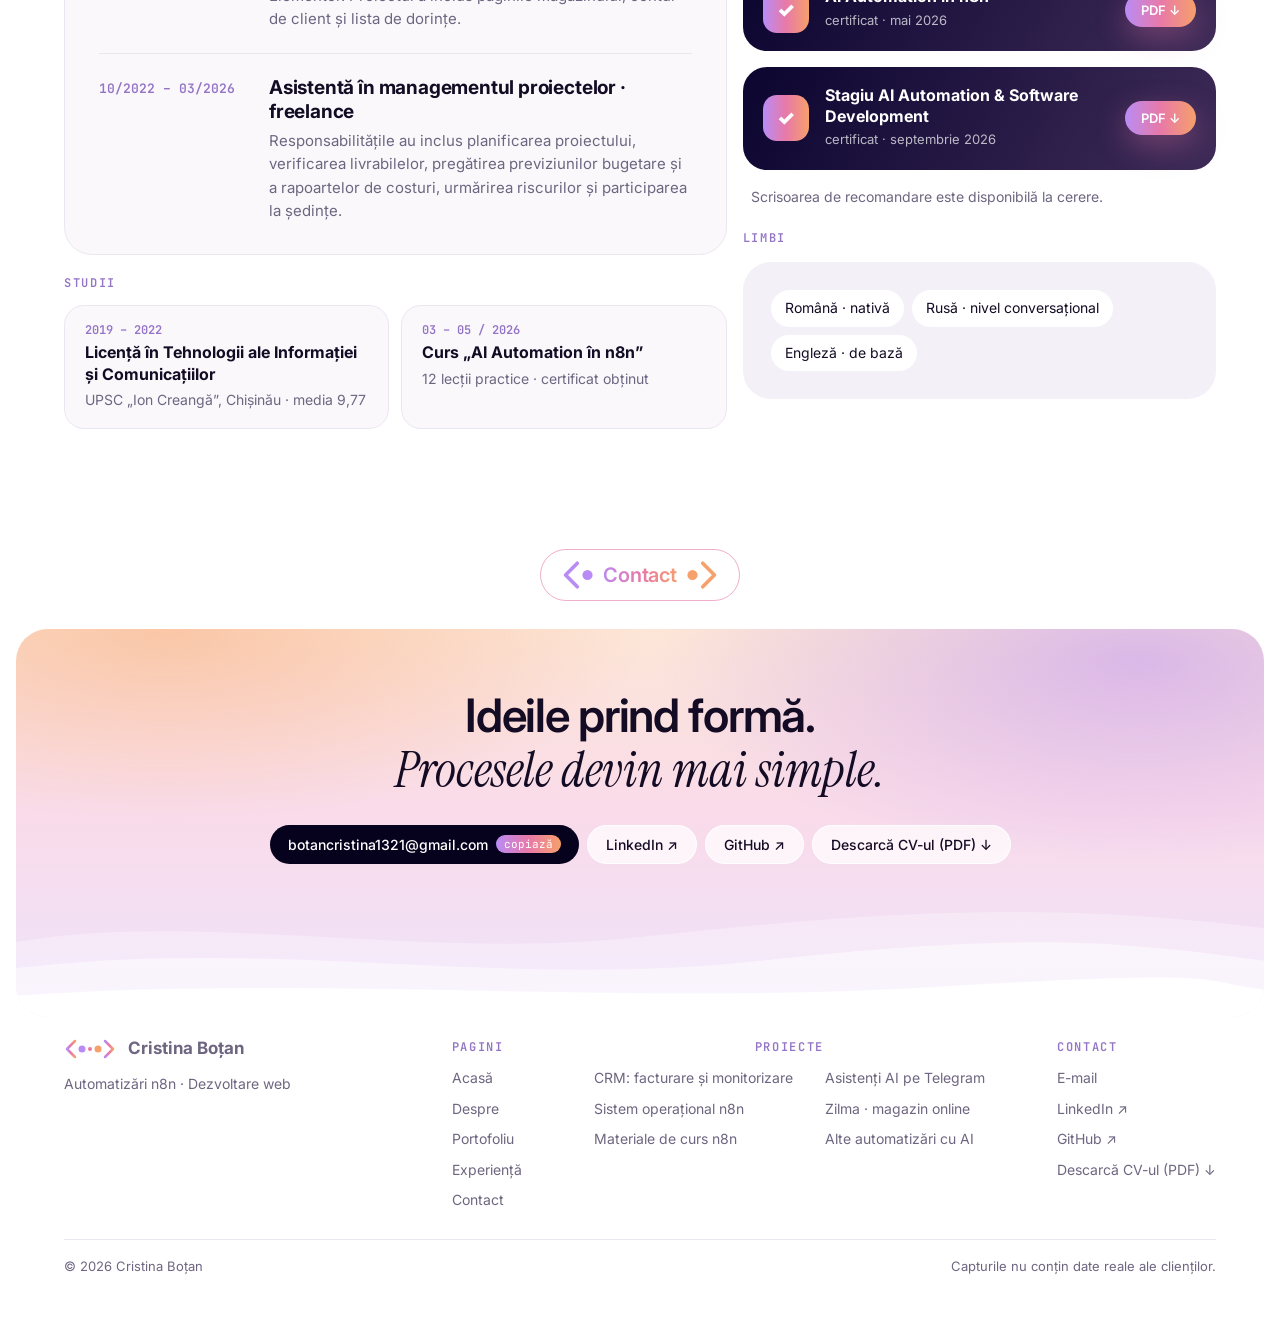
==== commit e494af07: "Subsol: titlul Proiecte centrat Co-Authored-By: Claude Opus 5.5 <noreply@anthropic.com>" ====
--- a/index.html
+++ b/index.html
@@ -12,7 +12,7 @@
 <link rel="icon" href="data:image/svg+xml,%3Csvg xmlns='http://www.w3.org/2000/svg' viewBox='0 0 64 64'%3E%3Cdefs%3E%3ClinearGradient id='g' x1='0' x2='1'%3E%3Cstop offset='0' stop-color='%23B98CF5'/%3E%3Cstop offset='1' stop-color='%23F6A06B'/%3E%3C/linearGradient%3E%3C/defs%3E%3Crect width='64' height='64' rx='16' fill='%2306021E'/%3E%3Ctext x='32' y='43' font-family='Georgia' font-style='italic' font-size='32' text-anchor='middle' fill='url(%23g)'%3EC%3C/text%3E%3C/svg%3E">
 <link rel="preconnect" href="https://fonts.googleapis.com"><link rel="preconnect" href="https://fonts.gstatic.com" crossorigin>
 <link rel="stylesheet" href="https://fonts.googleapis.com/css2?family=Inter:ital,wght@0,400;0,500;0,600;0,700;0,800;0,900;1,600&family=Instrument+Serif:ital@1&family=JetBrains+Mono:wght@400;600&display=swap">
-<link rel="stylesheet" href="css/stil.css?v=37">
+<link rel="stylesheet" href="css/stil.css?v=38">
 </head>
 <body>
 <div class="wrap">
--- a/css/stil.css
+++ b/css/stil.css
@@ -231,6 +231,7 @@
 .foot-logo svg { width: 52px; height: 26px; }
 .foot-id p { margin: 0; }
 .foot-bar { grid-column: 1 / -1; display: flex; justify-content: space-between; flex-wrap: wrap; gap: 6px 24px; padding-top: 16px; border-top: 1px solid var(--line); font-size: 13px; }
+.foot-col > div:nth-child(2) h3 { text-align: center; }
 .foot-col > div:nth-child(2) ul { display: grid; grid-template-rows: repeat(3, auto); grid-auto-flow: column; gap: 8px 32px; }
 .foot-col { display: flex; justify-content: space-between; gap: 32px; }
 .foot h3 { margin: 4px 0 12px; font: 600 12px var(--mono); letter-spacing: .14em; text-transform: uppercase; color: var(--lilac); }
@@ -416,6 +417,7 @@
   .foot-col { display: grid; grid-template-columns: repeat(2, minmax(0, 1fr)); gap: 24px; }
   .foot-col > div:nth-child(2) { grid-row: span 2; }
   .foot-col > div:nth-child(2) ul { display: flex; }
+  .foot-col > div:nth-child(2) h3 { text-align: left; }
   .top { padding: 6px 4px; } .top .menu { display: none; }
   .p-head { padding: 40px 12px 6px; }
   .proj { padding: 30px 18px; border-radius: 26px; gap: 26px; }
